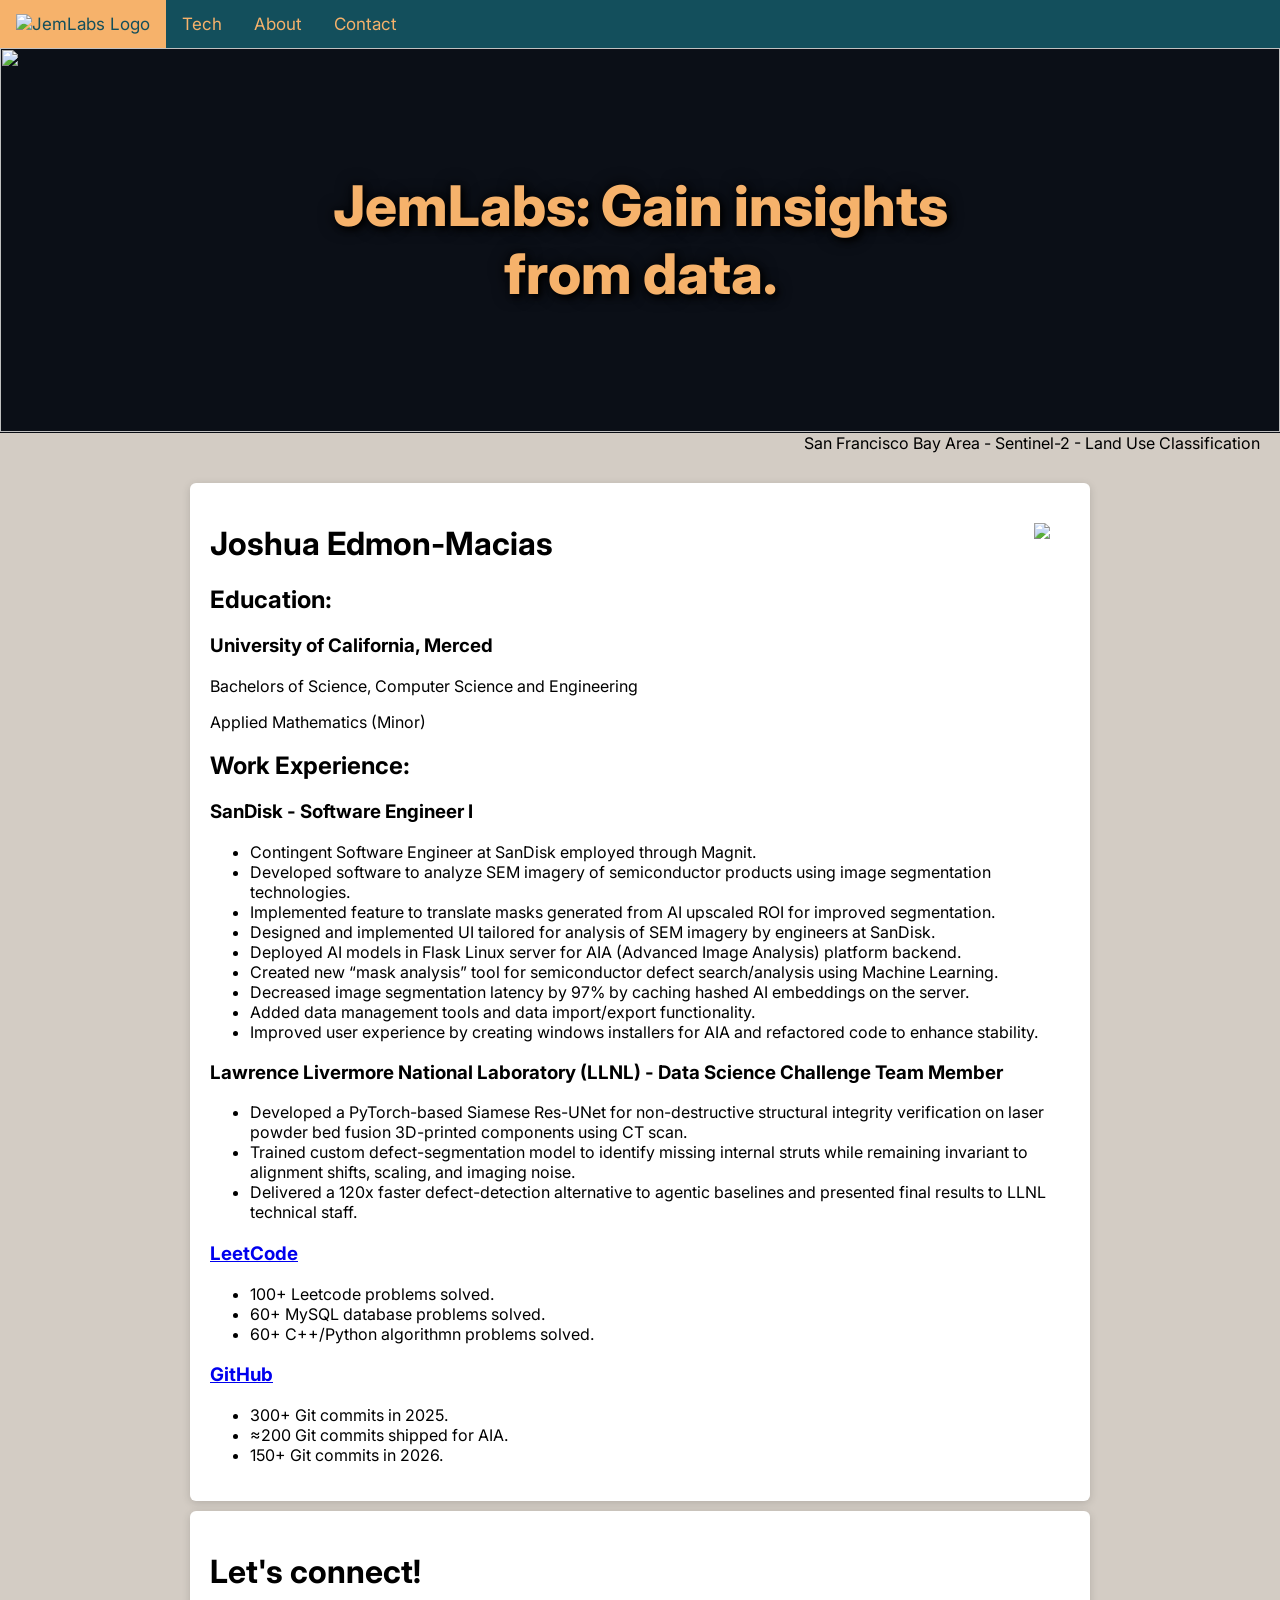
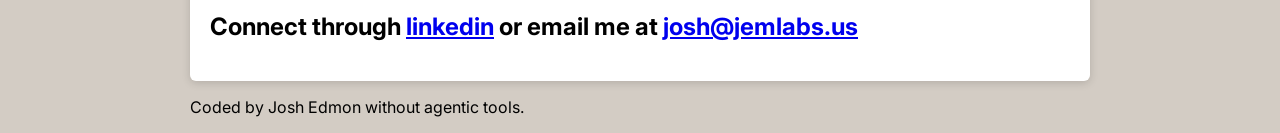
==== index.html @ 6724660e "fixed issue with homepage not loading at the root" ====
<!DOCTYPE html>
<html lang = "en">
<link rel="stylesheet" href="styles.css">
<head>
    <title>JemLabs</title>
    <link rel="icon" type="image/svg+xml" href="assets/logo.svg">
    <meta charset="UTF-8">
    <link rel="preconnect" href="https://fonts.googleapis.com">
    <link rel="preconnect" href="https://fonts.gstatic.com" crossorigin>
    <link href="https://fonts.googleapis.com/css2?family=Inter:wght@400;600;800&display=swap" rel="stylesheet">
</head>

<body>
    <header class = "h-scan" id="imgScan">
        <img src = "assets/hero_satellite.webp" class = "hero-a"/>
        <img src = "assets/hero_classified.webp" class = "hero-b"/>
        <h1 class="hero-title">JemLabs: Gain insights from data.</h1>
    </header>
    <figcaption class = "caption-right-aligned">San Francisco Bay Area - Sentinel-2 - Land Use Classification</figcaption>


    <div class = "main-content">
        
    <div class = "topnav">
        <a href="#" class = "active">
            <img src = "assets/logo.svg" alt="JemLabs Logo" class = "nav-logo">
        </a>
        <a href="#Demos">Tech</a>
        <a href="#about">About</a>
        <a href="#contact">Contact</a>
    </div>

    <div style = "height: 20px;"></div>
    
    <div id = "about" class = "card">
        <img src = "assets/me.jpg" class = "wrap-img-right">
        <h1>Joshua Edmon-Macias</h1>
        <h2>Education:</h2>
        <h3>University of California, Merced</h3>
        <p>Bachelors of Science, Computer Science and Engineering</p>
        <p>Applied Mathematics (Minor)</p>
        <h2>Work Experience:</h2>
        <h3>SanDisk - Software Engineer I</h3>
        <ul>
            <li>Contingent Software Engineer at SanDisk employed through Magnit.</li>
            <li>Developed software to analyze SEM imagery of semiconductor products using image segmentation technologies.</li>
            <li>Implemented feature to translate masks generated from AI upscaled ROI for improved segmentation.</li>
            <li>Designed and implemented UI tailored for analysis of SEM imagery by engineers at SanDisk.</li>
            <li>Deployed AI models in Flask Linux server for AIA (Advanced Image Analysis) platform backend.</li>
            <li>Created new “mask analysis” tool for semiconductor defect search/analysis using Machine Learning.</li>
            <li>Decreased image segmentation latency by 97% by caching hashed AI embeddings on the server.</li>
            <li>Added data management tools and data import/export functionality.</li>
            <li>Improved user experience by creating windows installers for AIA and refactored code to enhance stability.</li>
        </ul>
        <h3>Lawrence Livermore National Laboratory (LLNL) - Data Science Challenge Team Member</h3>
        <ul>
            <li>Developed a PyTorch-based Siamese Res-UNet for non-destructive structural integrity verification on laser powder bed fusion 3D-printed components using CT scan.</li>
            <li>Trained custom defect-segmentation model to identify missing internal struts while remaining invariant to alignment shifts, scaling, and imaging noise.</li>
            <li>Delivered a 120x faster defect-detection alternative to agentic baselines and presented final results to LLNL technical staff.</li>
        </ul>
        <h2></h2>
        <h3><a href = "https://leetcode.com/u/JEDDMON/">LeetCode</a></h3>
        <ul>
            <li>100+ Leetcode problems solved.</li>
            <li>60+ MySQL database problems solved.</li>
            <li>60+ C++/Python algorithmn problems solved.</li>
        </ul>
        <h3><a href = "https://github.com/JEDDMON">GitHub</a></h3>
        <ul>
            <li>300+ Git commits in 2025.</li>
            <li>≈200 Git commits shipped for AIA.</li>
            <li>150+ Git commits in 2026.</li>
        </ul>
        
    </div>
    <div id = "contact" class = "card">
        <h1>Let's connect!</h1>
        <h2>Connect through <a href = "https://www.linkedin.com/in/josh-edmon">linkedin</a> or email me at <a href="mailto:josh@jemlabs.us">josh@jemlabs.us</a></h2>
        
    </div>



    <div class = "footer">
        <p>Coded by Josh Edmon without agentic tools.</p>
    </div>
    </div>
</body>


<script>
    const heroB = document.querySelector('.hero-b');

    setInterval(() => {
        heroB.classList.toggle('reveal');
    }, 20000);
</script>
---- styles.css ----
html {
  scroll-behavior: smooth;
}

footer {
    background-color: #7e1111;
    text-align: center;
}

.topnav {
  background-color: #134f5c;
  overflow: hidden;
  position: fixed;
  top: 0;
  left: 0;
  width: 100%;
  z-index: 100;
}

body {
  font-family: 'Inter', sans-serif;
  margin: 0;
  background-color: #d3ccc4;
}

.main-content {
    padding-left: 20px;
    padding-right: 20px;
    max-width: 900px;
    margin: 0 auto; 
    min-height: 100vh;
}

.topnav a {
  float: left;
  color: #f6b26b;
  text-align: center;
  padding: 14px 16px;
  text-decoration: none;
  font-size: 17px;
}

/* Change the color of links on hover */
.topnav a:hover {
  background-color: #ddd;
  color: black;
}

/* Add a color to the active/current link */
.topnav a.active {
  background-color: #f6b26b;
  color: #134f5c;
}

.nav-logo {
  height: 20px;
  width: auto;
  display: block;
}

h1, h2 {
    scroll-margin-top: 60px;
}

.card {
    background-color: white;
    padding: 20px;
    margin-top: 10px;
    border-radius: 6px;
    box-shadow: 0 2px 8px rgba(0, 0, 0, 0.15);
    scroll-margin-top: 60px;
}

.h-scan {
  position: relative;
  width: 100%;
  aspect-ratio: 100 / 30;
  min-height: 280px;
  max-height: 540px;
  overflow: hidden;
  background-color: #0b0f17;
  user-select: none;
  border-bottom: 1px solid rgba(0, 0, 0, 0.12);
  margin-top: 48px;
}

.hero-a, .hero-b {
  position: absolute;
  inset: 0;
  width: 100%;
  height: 100%;
  object-fit: cover;
  object-position: center;
}

.hero-b {
  clip-path: inset(0 100% 0 0);
  transition: clip-path 5s ease-in-out;
  image-rendering: pixelated;
  will-change: clip-path;
}

.hero-b.reveal {
  clip-path: inset(0 0 0 0);
}

.hero-title {
  object-position: center;
  position: absolute;
  top: 50%;
  left: 50%;
  transform: translate(-50%, -50%);
  color: #f6b26b;
  z-index: 10;
  margin: 0;
  text-align: center;
  text-shadow:
    3px 3px 6px rgba(0, 0, 0, 1), 
    0px 0px 16px rgba(0, 0, 0, 0.9);
  font-size: 3.5rem;
  font-weight: 800;
}

.hero-sub-txt {
  object-position: bottom left;
  position: absolute;
  top: 90%;
  left: 60%;
  transform: translate(-50%, -50%);
  color: #f6b26b;
  z-index: 10;
  margin: 0;
  text-align: left;
  text-shadow:
    3px 3px 6px rgba(0, 0, 0, 1), 
    0px 0px 16px rgba(0, 0, 0, 0.9);
  font-size: 1rem;
  font-weight: 400;
}

.caption-right-aligned {
  padding-right: 20px;
  text-align: right;
}

.wrap-img-right {
  float: right;
  padding: 20px;
  max-width: 35%;
  height: auto;
}
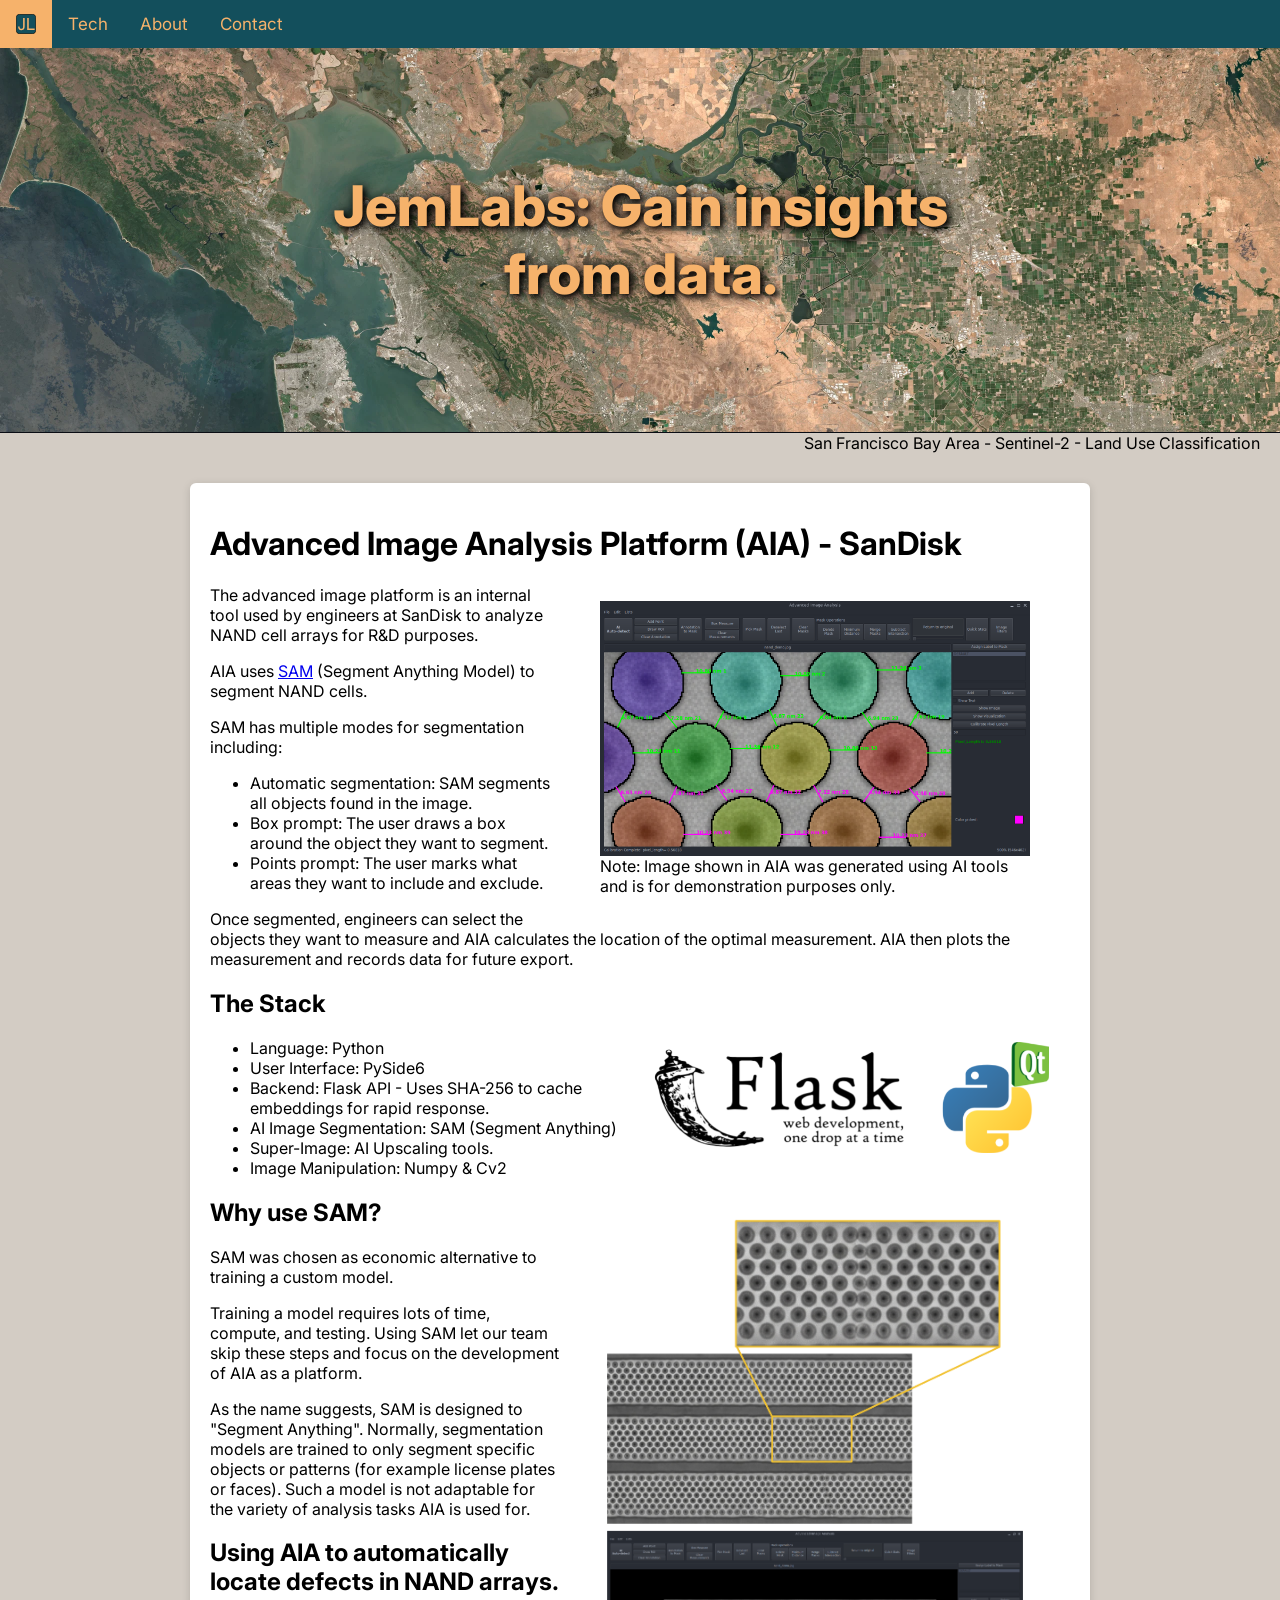
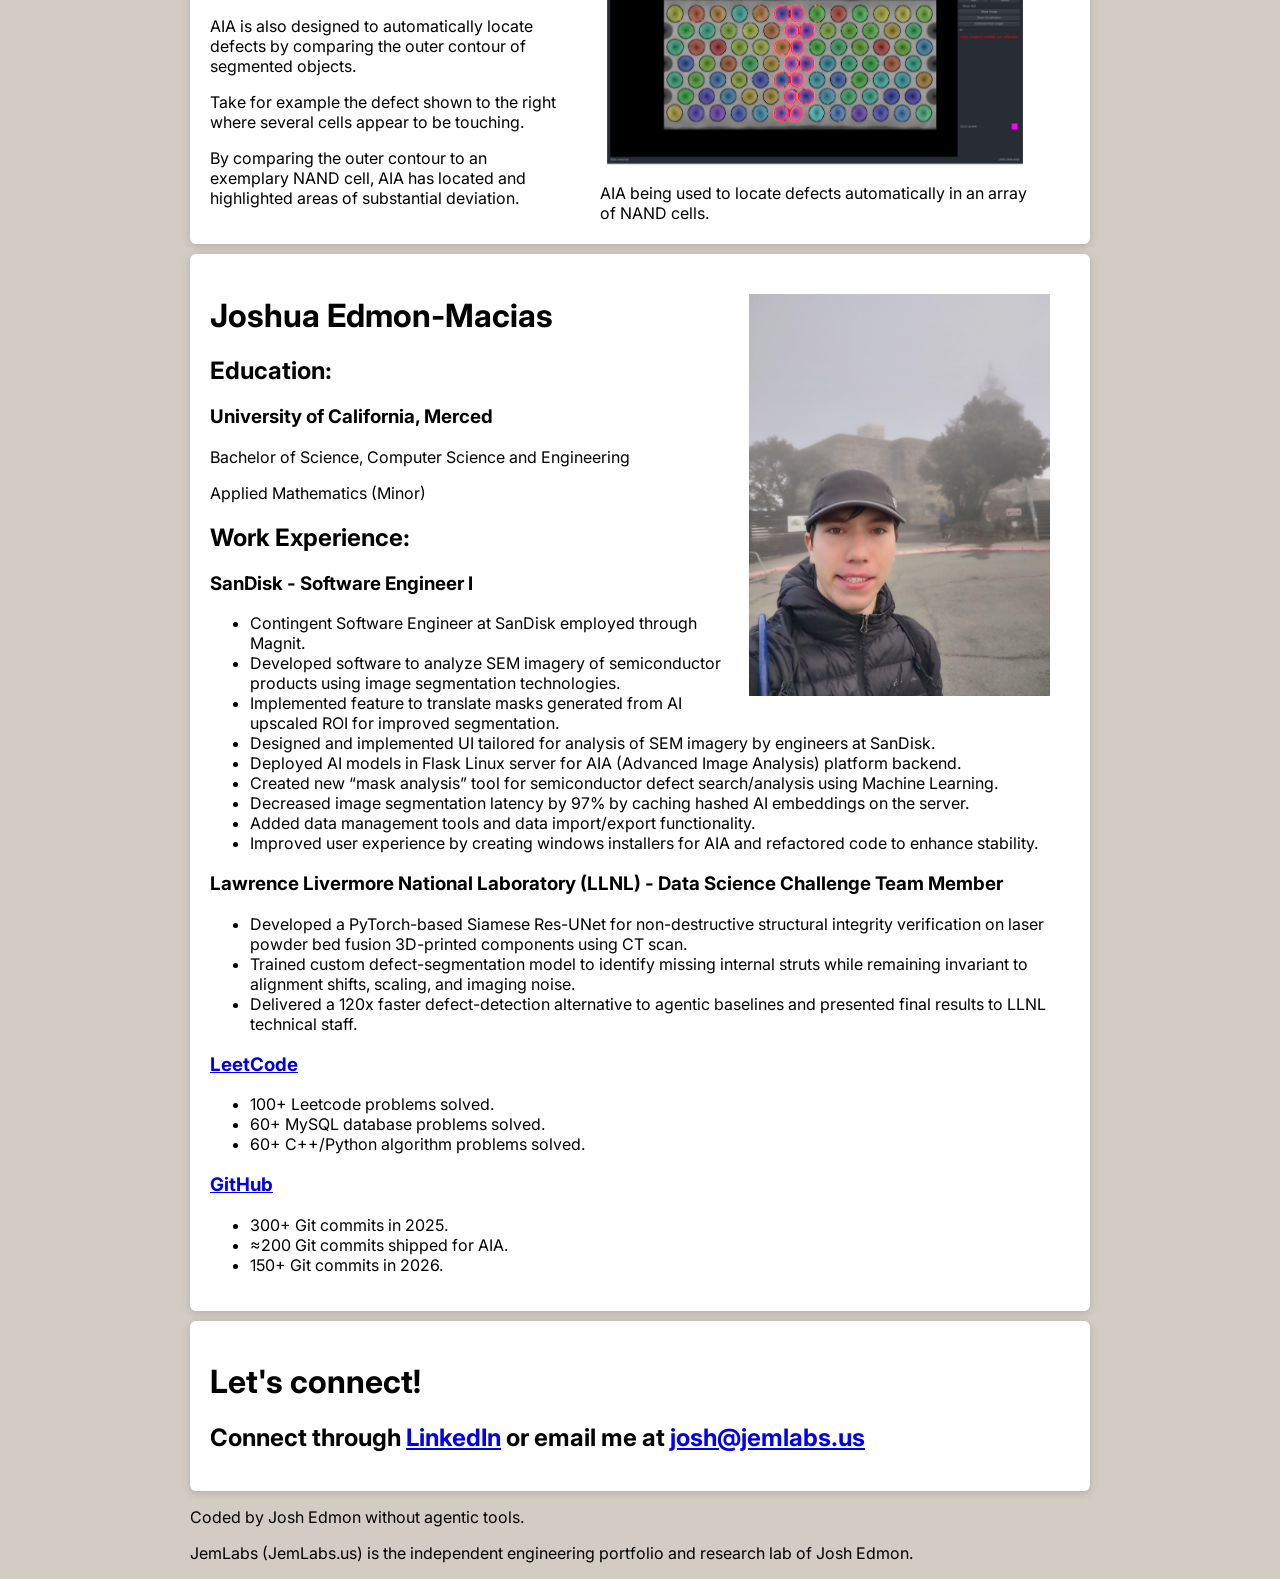
==== commit 21bcb1c6: "added section on AIA" ====
--- a/index.html
+++ b/index.html
@@ -3,6 +3,7 @@
 <link rel="stylesheet" href="styles.css">
 <head>
     <title>JemLabs</title>
+    <meta name="description" content="Advanced data solutions created by Josh Edmon-Macias.">
     <link rel="icon" type="image/svg+xml" href="assets/logo.svg">
     <meta charset="UTF-8">
     <link rel="preconnect" href="https://fonts.googleapis.com">
@@ -31,13 +32,55 @@
     </div>
 
     <div style = "height: 20px;"></div>
-    
+    <div id = "Demos" class = "card">
+        <h1>Advanced Image Analysis Platform (AIA) - SanDisk</h1>
+        <figure class = "wrap-img-large">
+            <img src = "assets/aia.png" class = "img-large">
+            <figcaption>Note: Image shown in AIA was generated using AI tools and is for demonstration purposes only.</figcaption>
+        </figure>
+        
+        <p>The advanced image platform is an internal tool used by engineers at SanDisk to analyze NAND cell arrays for R&D purposes.</p>
+        <p>AIA uses <a href = "https://segment-anything.metademolab.com/">SAM</a> (Segment Anything Model) to segment NAND cells.</p>
+        <p>SAM has multiple modes for segmentation including:</p>
+        <ul>
+            <li>Automatic segmentation: SAM segments all objects found in the image.</li>
+            <li>Box prompt: The user draws a box around the object they want to segment.</li>
+            <li>Points prompt: The user marks what areas they want to include and exclude.</li>
+        </ul>
+        <p>Once segmented, engineers can select the objects they want to measure and AIA calculates the location of the optimal measurement. AIA then plots the measurement and records data for future export.</p>
+
+        <h2>The Stack</h2>
+        <img src = "assets/tech_logos.png" class = wrap-img-large>
+        <ul>
+            <li>Language: Python</li>
+            <li>User Interface: PySide6</li>
+            <li>Backend: Flask API - Uses SHA-256 to cache embeddings for rapid response.</li>
+            <li>AI Image Segmentation: SAM (Segment Anything)</li>
+            <li>Super-Image: AI Upscaling tools.</li>
+            <li>Image Manipulation: Numpy & Cv2</li>
+        </ul>
+
+        <figure class = "wrap-img-large">
+            <img src = "assets/aia_defect_tool.png" class = "img-large">
+            <figcaption>AIA being used to locate defects automatically in an array of NAND cells.</figcaption>
+        </figure>
+
+        <h2>Why use SAM?</h2>
+        <p>SAM was chosen as economic alternative to training a custom model.</p>
+        <p>Training a model requires lots of time, compute, and testing. Using SAM let our team skip these steps and focus on the development of AIA as a platform.</p>
+        <p>As the name suggests, SAM is designed to "Segment Anything". Normally, segmentation models are trained to only segment specific objects or patterns (for example license plates or faces). Such a model is not adaptable for the variety of analysis tasks AIA is used for.</p>
+        
+        <h2>Using AIA to automatically locate defects in NAND arrays.</h2>
+        <p>AIA is also designed to automatically locate defects by comparing the outer contour of segmented objects.</p>
+        <p>Take for example the defect shown to the right where several cells appear to be touching.</p>
+        <p>By comparing the outer contour to an exemplary NAND cell, AIA has located and highlighted areas of substantial deviation.</p>
+    </div>
     <div id = "about" class = "card">
         <img src = "assets/me.jpg" class = "wrap-img-right">
         <h1>Joshua Edmon-Macias</h1>
         <h2>Education:</h2>
         <h3>University of California, Merced</h3>
-        <p>Bachelors of Science, Computer Science and Engineering</p>
+        <p>Bachelor of Science, Computer Science and Engineering</p>
         <p>Applied Mathematics (Minor)</p>
         <h2>Work Experience:</h2>
         <h3>SanDisk - Software Engineer I</h3>
@@ -58,12 +101,11 @@
             <li>Trained custom defect-segmentation model to identify missing internal struts while remaining invariant to alignment shifts, scaling, and imaging noise.</li>
             <li>Delivered a 120x faster defect-detection alternative to agentic baselines and presented final results to LLNL technical staff.</li>
         </ul>
-        <h2></h2>
         <h3><a href = "https://leetcode.com/u/JEDDMON/">LeetCode</a></h3>
         <ul>
             <li>100+ Leetcode problems solved.</li>
             <li>60+ MySQL database problems solved.</li>
-            <li>60+ C++/Python algorithmn problems solved.</li>
+            <li>60+ C++/Python algorithm problems solved.</li>
         </ul>
         <h3><a href = "https://github.com/JEDDMON">GitHub</a></h3>
         <ul>
@@ -75,7 +117,7 @@
     </div>
     <div id = "contact" class = "card">
         <h1>Let's connect!</h1>
-        <h2>Connect through <a href = "https://www.linkedin.com/in/josh-edmon">linkedin</a> or email me at <a href="mailto:josh@jemlabs.us">josh@jemlabs.us</a></h2>
+        <h2>Connect through <a href = "https://www.linkedin.com/in/josh-edmon">LinkedIn</a> or email me at <a href="mailto:josh@jemlabs.us">josh@jemlabs.us</a></h2>
         
     </div>
 
@@ -83,6 +125,7 @@
 
     <div class = "footer">
         <p>Coded by Josh Edmon without agentic tools.</p>
+        <p>JemLabs (JemLabs.us) is the independent engineering portfolio and research lab of Josh Edmon.</p>
     </div>
     </div>
 </body>
--- a/styles.css
+++ b/styles.css
@@ -59,7 +59,7 @@
 }
 
 h1, h2 {
-    scroll-margin-top: 60px;
+    scroll-margin-top: 30px;
 }
 
 .card {
@@ -148,4 +148,16 @@
   padding: 20px;
   max-width: 35%;
   height: auto;
+}
+
+.wrap-img-large {
+  float: right;
+  max-width: 50%;
+  height: auto;
+}
+
+.img-large {
+  display: block;
+  width: 100%;
+  height: auto;
 }
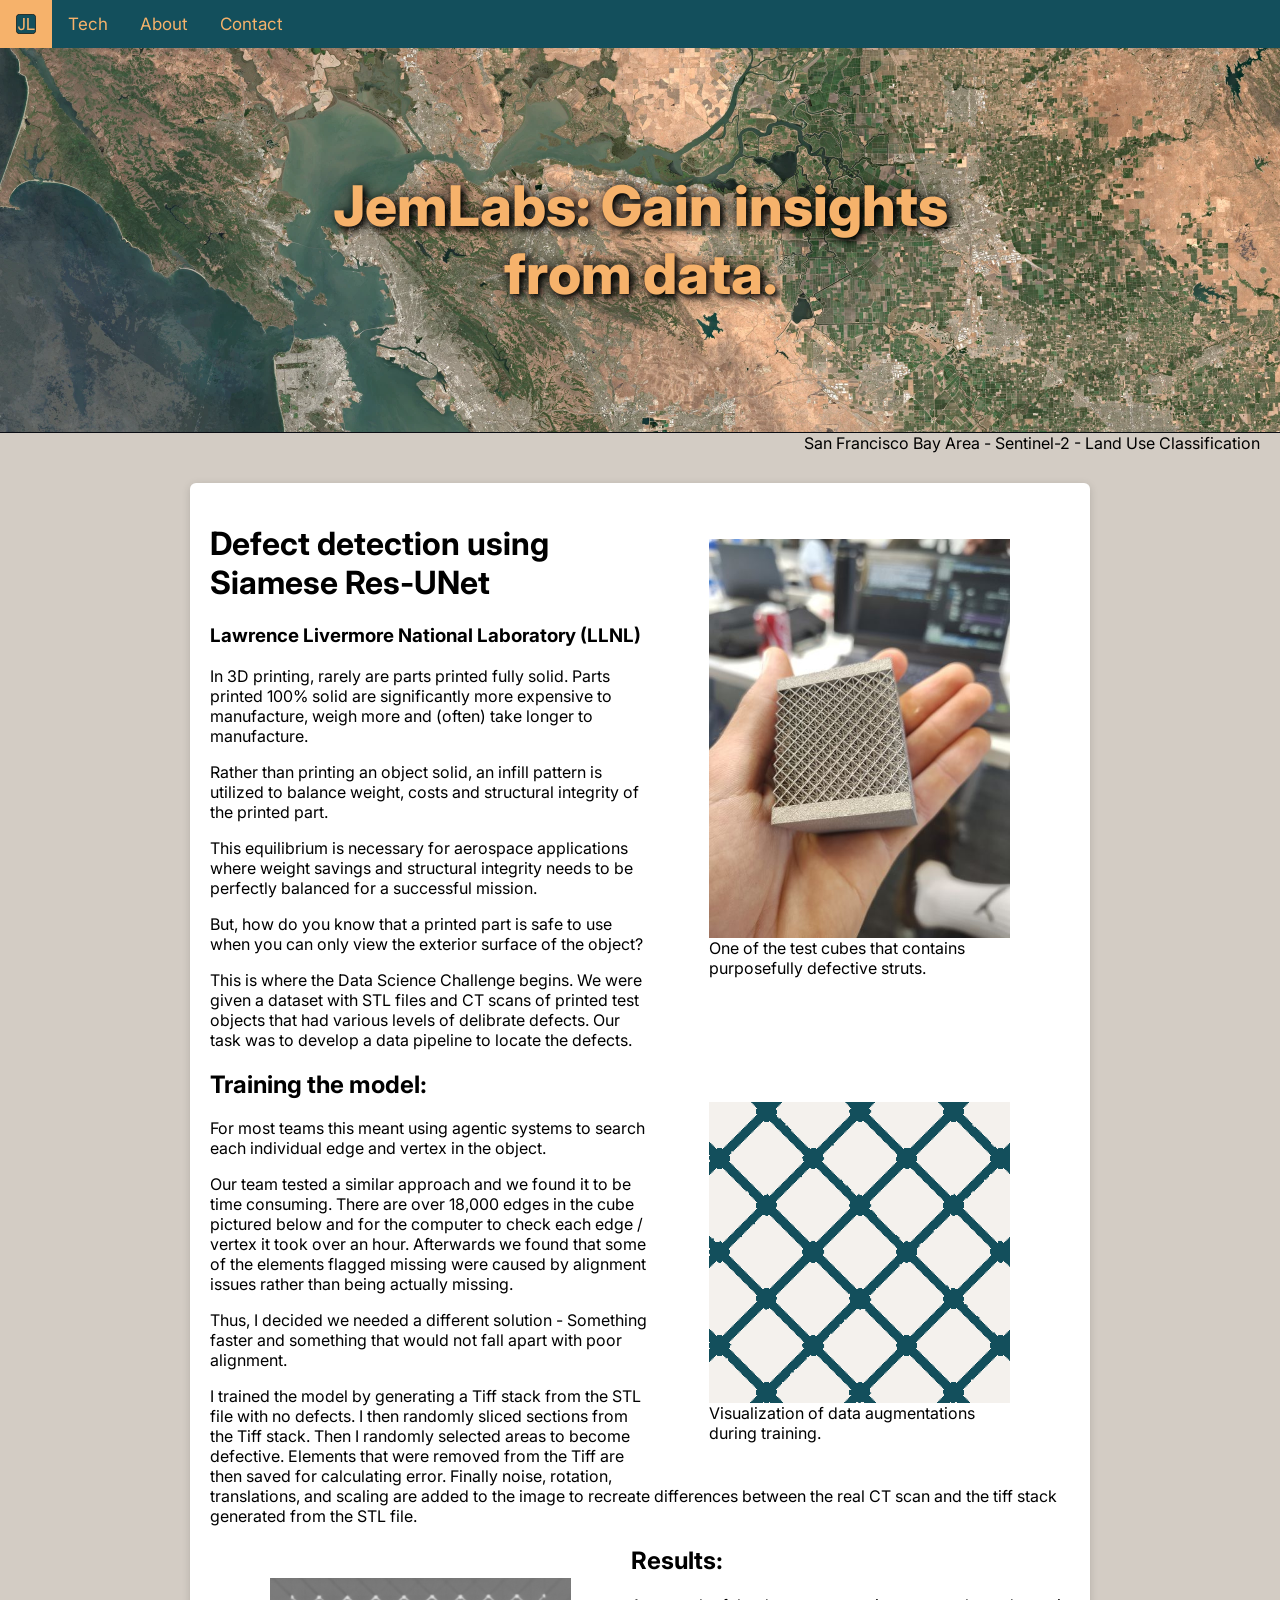
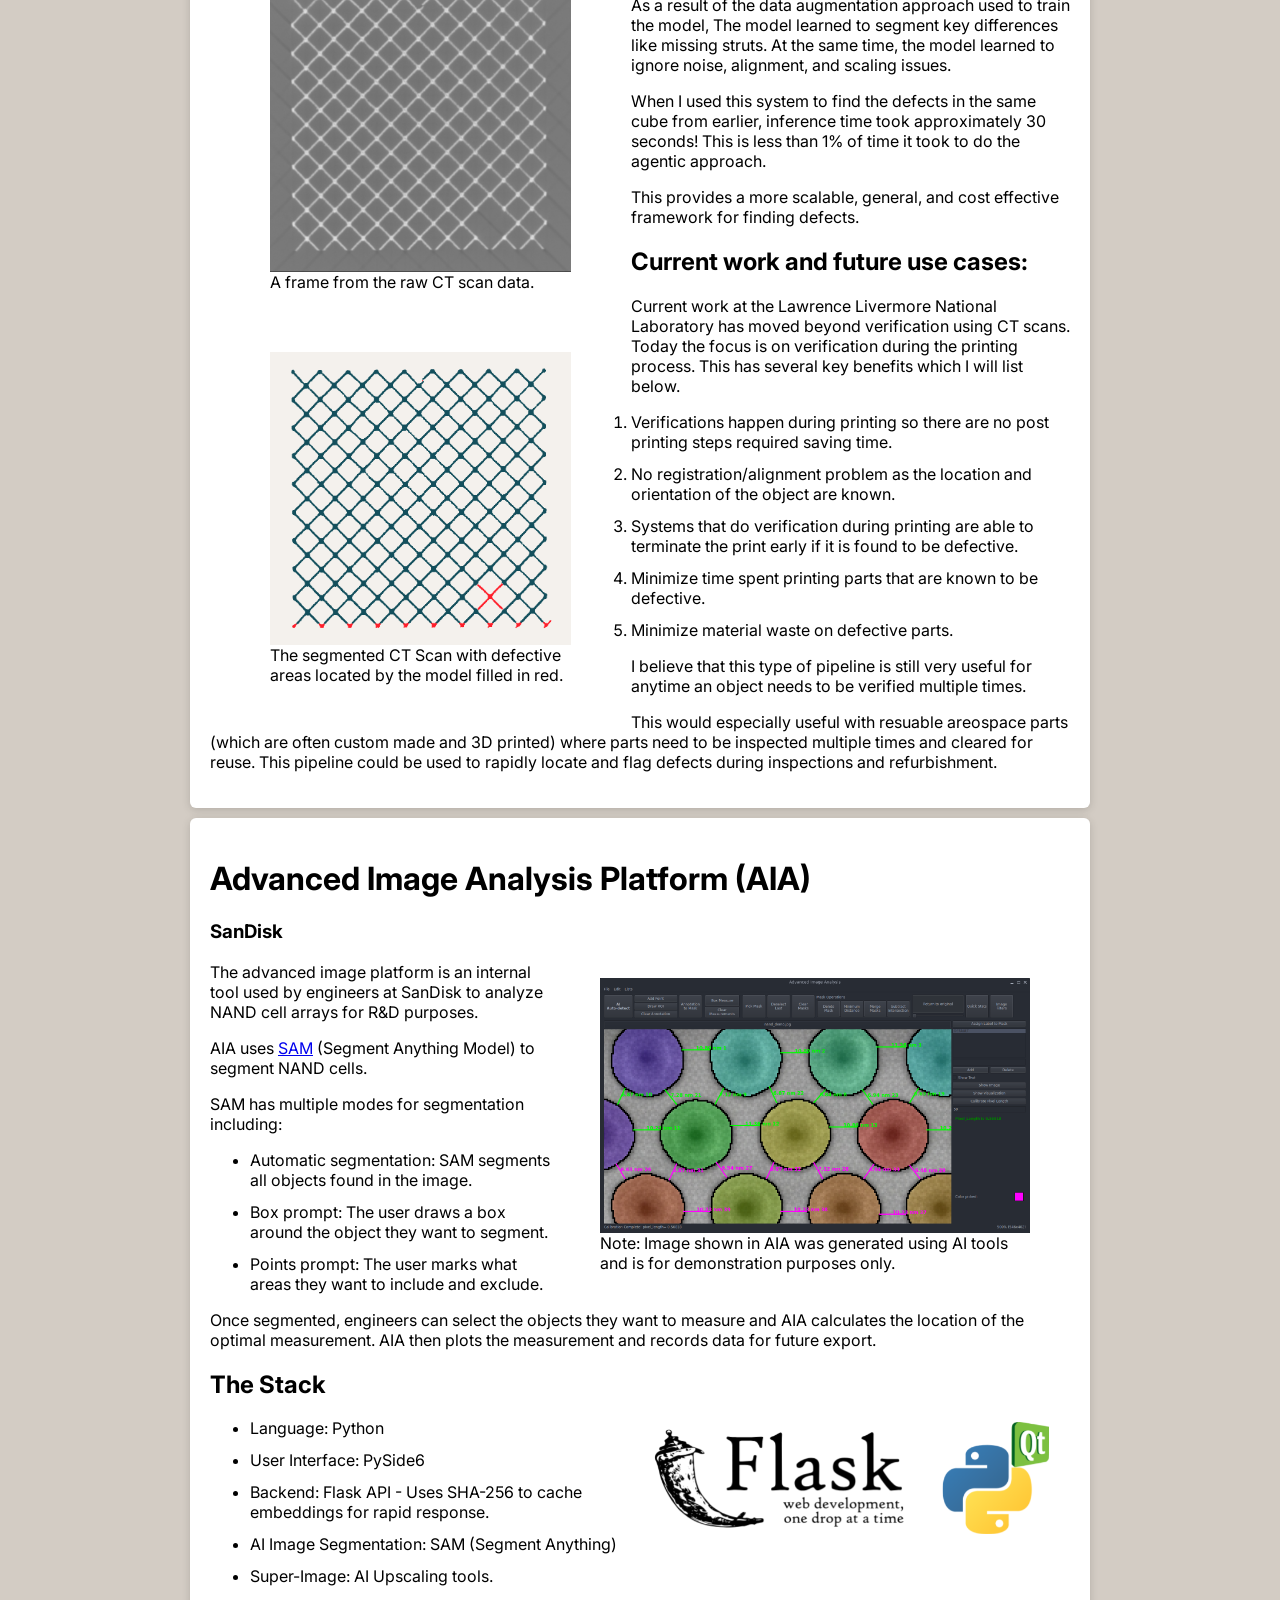
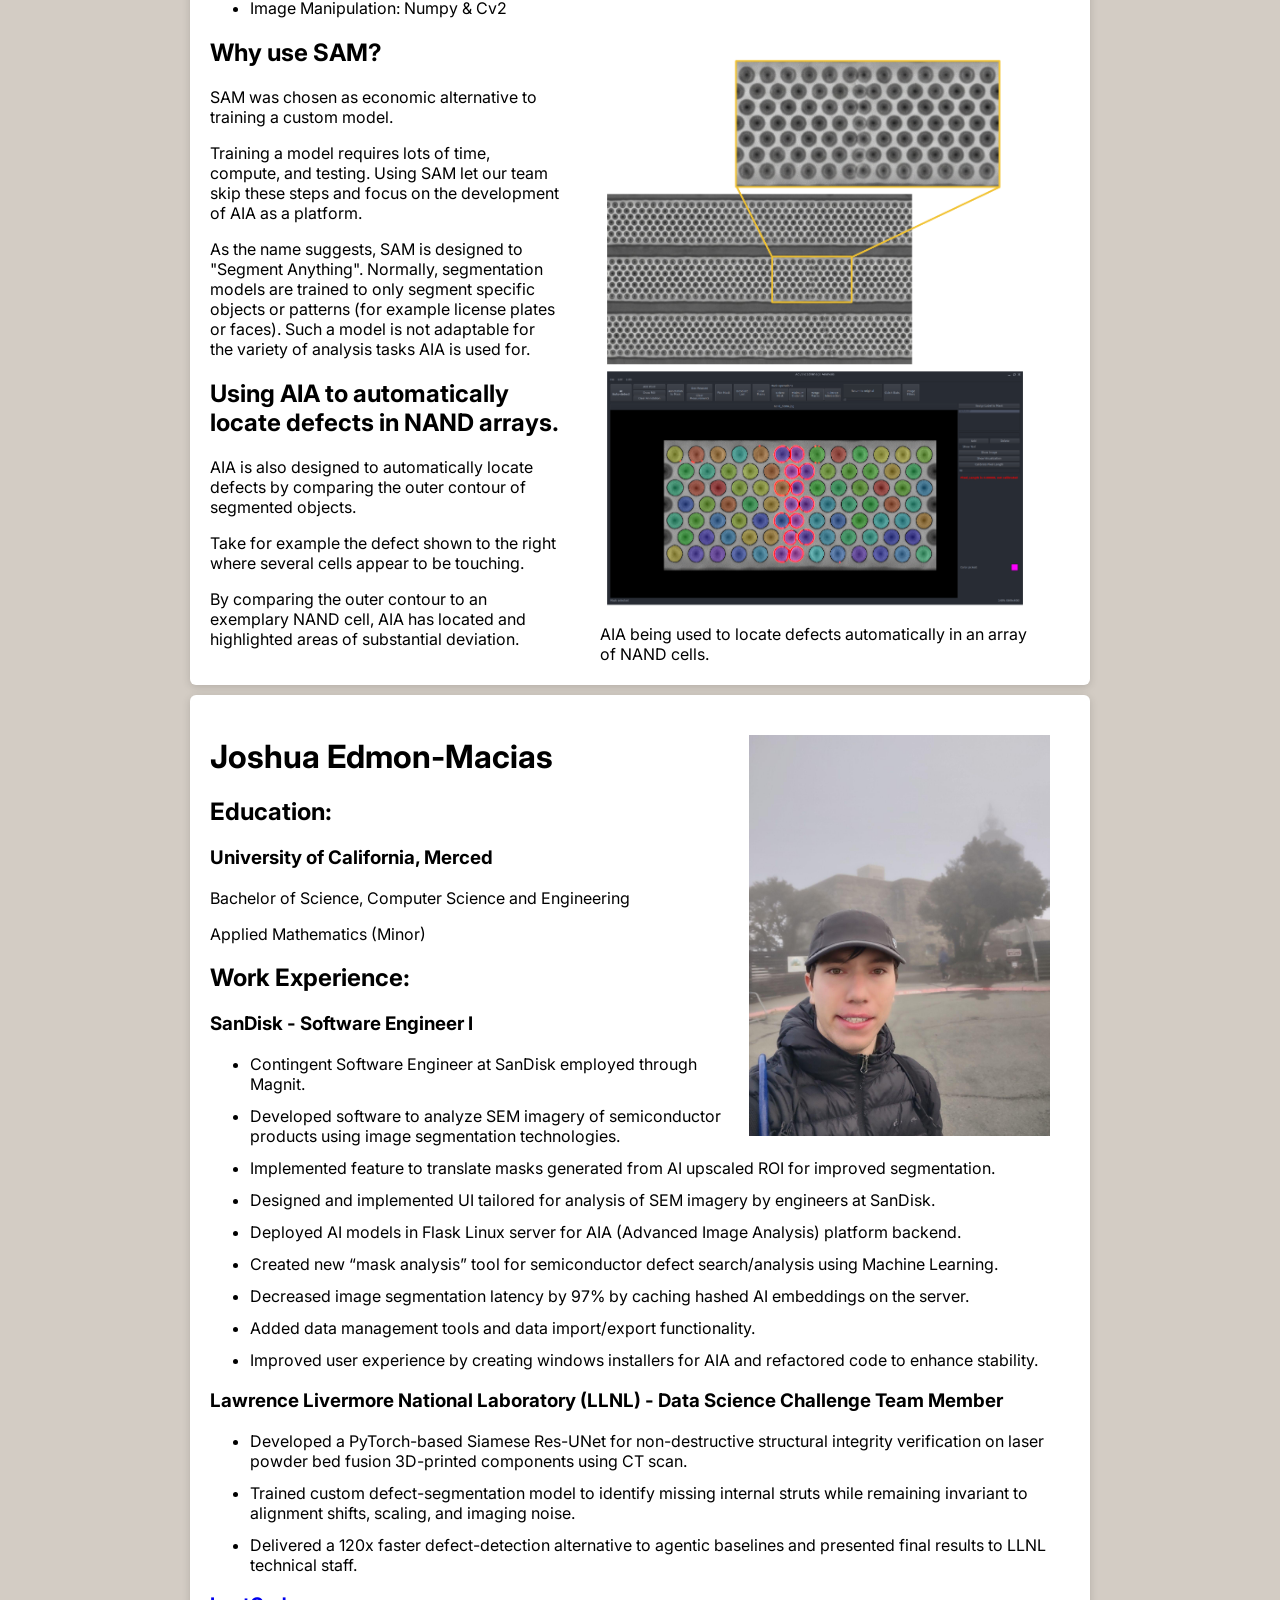
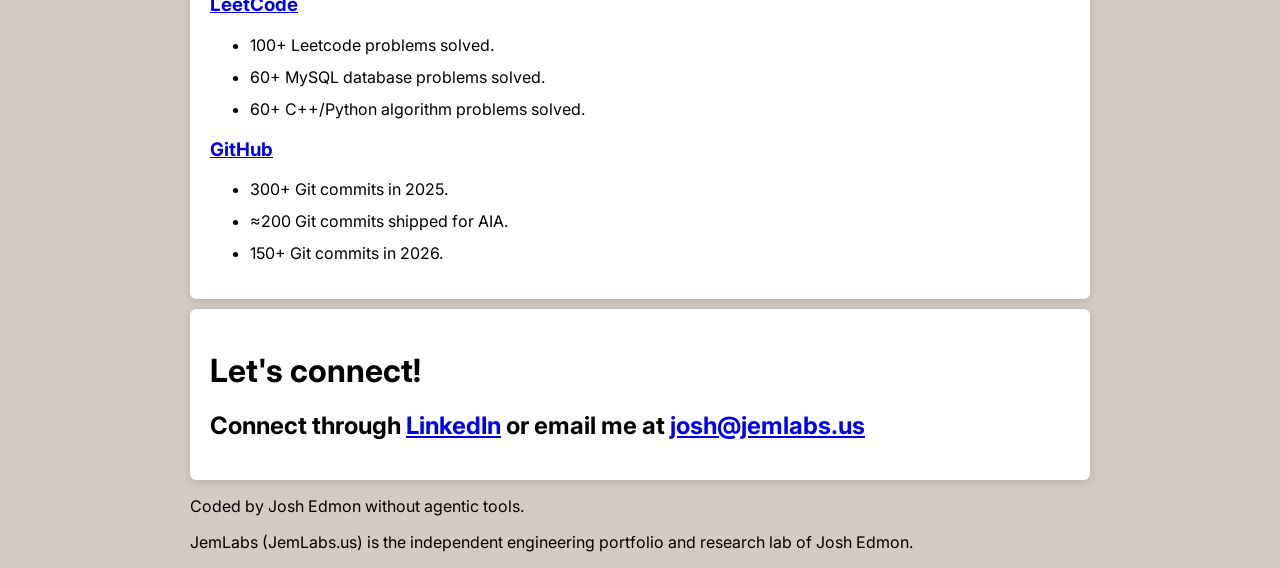
==== commit ff4d37c7: "added section on llnl project" ====
--- a/index.html
+++ b/index.html
@@ -26,14 +26,67 @@
         <a href="#" class = "active">
             <img src = "assets/logo.svg" alt="JemLabs Logo" class = "nav-logo">
         </a>
-        <a href="#Demos">Tech</a>
+        <a id = "tech-btn" href="#Demos">Tech</a>
         <a href="#about">About</a>
         <a href="#contact">Contact</a>
     </div>
 
     <div style = "height: 20px;"></div>
+    <div class = project>
+    <div class = "card">
+        <figure class = "wrap-img-right">
+            <img src = "assets/cube.jpg" class = "img-large">
+            <figcaption>One of the test cubes that contains purposefully defective struts.</figcaption>
+        </figure>
+        <h1>Defect detection using Siamese Res-UNet</h1>
+        <h3>Lawrence Livermore National Laboratory (LLNL)</h3>
+        <p>In 3D printing, rarely are parts printed fully solid. Parts printed 100% solid are significantly more expensive to manufacture, weigh more and (often) take longer to manufacture.</p>
+        <p>Rather than printing an object solid, an infill pattern is utilized to balance weight, costs and structural integrity of the printed part.</p>
+        <p>This equilibrium is necessary for aerospace applications where weight savings and structural integrity needs to be perfectly balanced for a successful mission.</p>
+        <p>But, how do you know that a printed part is safe to use when you can only view the exterior surface of the object?</p>
+        <p>This is where the Data Science Challenge begins. We were given a dataset with STL files and CT scans of printed test objects that had various levels of delibrate defects. Our task was to develop a data pipeline to locate the defects.</p>
+        <figure class = "wrap-img-right">
+            <img src = "assets/patch1_training_sequence.gif" class = "img-large">
+            <figcaption>Visualization of data augmentations during training.</figcaption>
+        </figure>
+        <h2>Training the model:</h2>
+        <p>For most teams this meant using agentic systems to search each individual edge and vertex in the object.</p>
+        <p>Our team tested a similar approach and we found it to be time consuming. There are over 18,000 edges in the cube pictured below and for the computer to check each edge / vertex it took over an hour. Afterwards we found that some of the elements flagged missing were caused by alignment issues rather than being actually missing.</p>
+        <p>Thus, I decided we needed a different solution - Something faster and something that would not fall apart with poor alignment.</p>
+        <p>I trained the model by generating a Tiff stack from the STL file with no defects. I then randomly sliced sections from the Tiff stack. Then I randomly selected areas to become defective. Elements that were removed from the Tiff are then saved for calculating error. Finally noise, rotation, translations, and scaling are added to the image to recreate differences between the real CT scan and the tiff stack generated from the STL file.</p>
+        <figure class = "wrap-img-left">
+            <img src = "assets/cube-scan.png" class = img-large>
+            <figcaption>A frame from the raw CT scan data.</figcaption>
+            <div style = "height: 60px"></div>
+            <img src = "assets/frame78_1indexed_idx77_light_overlay.png" class = "img-large">
+            <figcaption>The segmented CT Scan with defective areas located by the model filled in red.</figcaption>
+        </figure>
+
+        <h2>Results:</h2>
+        <p>As a result of the data augmentation approach used to train the model, The model learned to segment key differences like missing struts. At the same time, the model learned to ignore noise, alignment, and scaling issues.</p>
+        <p>When I used this system to find the defects in the same cube from earlier, inference time took approximately 30 seconds! This is less than 1% of time it took to do the agentic approach.</p>
+        <p>This provides a more scalable, general, and cost effective framework for finding defects.</p>
+        <h2>Current work and future use cases:</h2>
+        <p>Current work at the Lawrence Livermore National Laboratory has moved beyond verification using CT scans. Today the focus is on verification during the printing process. This has several key benefits which I will list below.</p>
+        <ol>
+            <li>Verifications happen during printing so there are no post printing steps required saving time.</li>
+            <li>No registration/alignment problem as the location and orientation of the object are known.</li>
+            <li>Systems that do verification during printing are able to terminate the print early if it is found to be defective.</li>
+            <li>Minimize time spent printing parts that are known to be defective.</li>
+            <li>Minimize material waste on defective parts.</li>
+
+            
+        </ol>
+        <p>I believe that this type of pipeline is still very useful for anytime an object needs to be verified multiple times.</p>
+        <p>This would especially useful with resuable areospace parts (which are often custom made and 3D printed) where parts need to be inspected multiple times and cleared for reuse. This pipeline could be used to rapidly locate and flag defects during inspections and refurbishment.</p>
+
+        
+    </div>
+    </div>
+    <div class = project>
     <div id = "Demos" class = "card">
-        <h1>Advanced Image Analysis Platform (AIA) - SanDisk</h1>
+        <h1>Advanced Image Analysis Platform (AIA)</h1>
+        <h3>SanDisk</h3>
         <figure class = "wrap-img-large">
             <img src = "assets/aia.png" class = "img-large">
             <figcaption>Note: Image shown in AIA was generated using AI tools and is for demonstration purposes only.</figcaption>
@@ -74,6 +127,7 @@
         <p>AIA is also designed to automatically locate defects by comparing the outer contour of segmented objects.</p>
         <p>Take for example the defect shown to the right where several cells appear to be touching.</p>
         <p>By comparing the outer contour to an exemplary NAND cell, AIA has located and highlighted areas of substantial deviation.</p>
+    </div>
     </div>
     <div id = "about" class = "card">
         <img src = "assets/me.jpg" class = "wrap-img-right">
@@ -137,4 +191,18 @@
     setInterval(() => {
         heroB.classList.toggle('reveal');
     }, 20000);
+
+    document.addEventListener("DOMContentLoaded", () => {
+        const techBtn = document.getElementById("tech-btn");
+        const projects = document.querySelectorAll(".project")
+        let currentIndex = 0;
+
+        if (techBtn && projects.length > 0) {
+            techBtn.addEventListener("click", (e) => {
+                e.preventDefault();
+                projects[currentIndex].scrollIntoView({behavior: "smooth"});
+                currentIndex = (currentIndex + 1) % projects.length;
+            });
+        }
+    });
 </script>
--- a/styles.css
+++ b/styles.css
@@ -150,6 +150,14 @@
   height: auto;
 }
 
+.wrap-img-left {
+  float: left;
+  padding: 20px;
+  max-width: 35%;
+  height: auto;
+}
+
+
 .wrap-img-large {
   float: right;
   max-width: 50%;
@@ -160,4 +168,12 @@
   display: block;
   width: 100%;
   height: auto;
+}
+
+.project {
+    scroll-margin-top: 55px; 
+}
+
+li {
+    margin-bottom: 12px;
 }
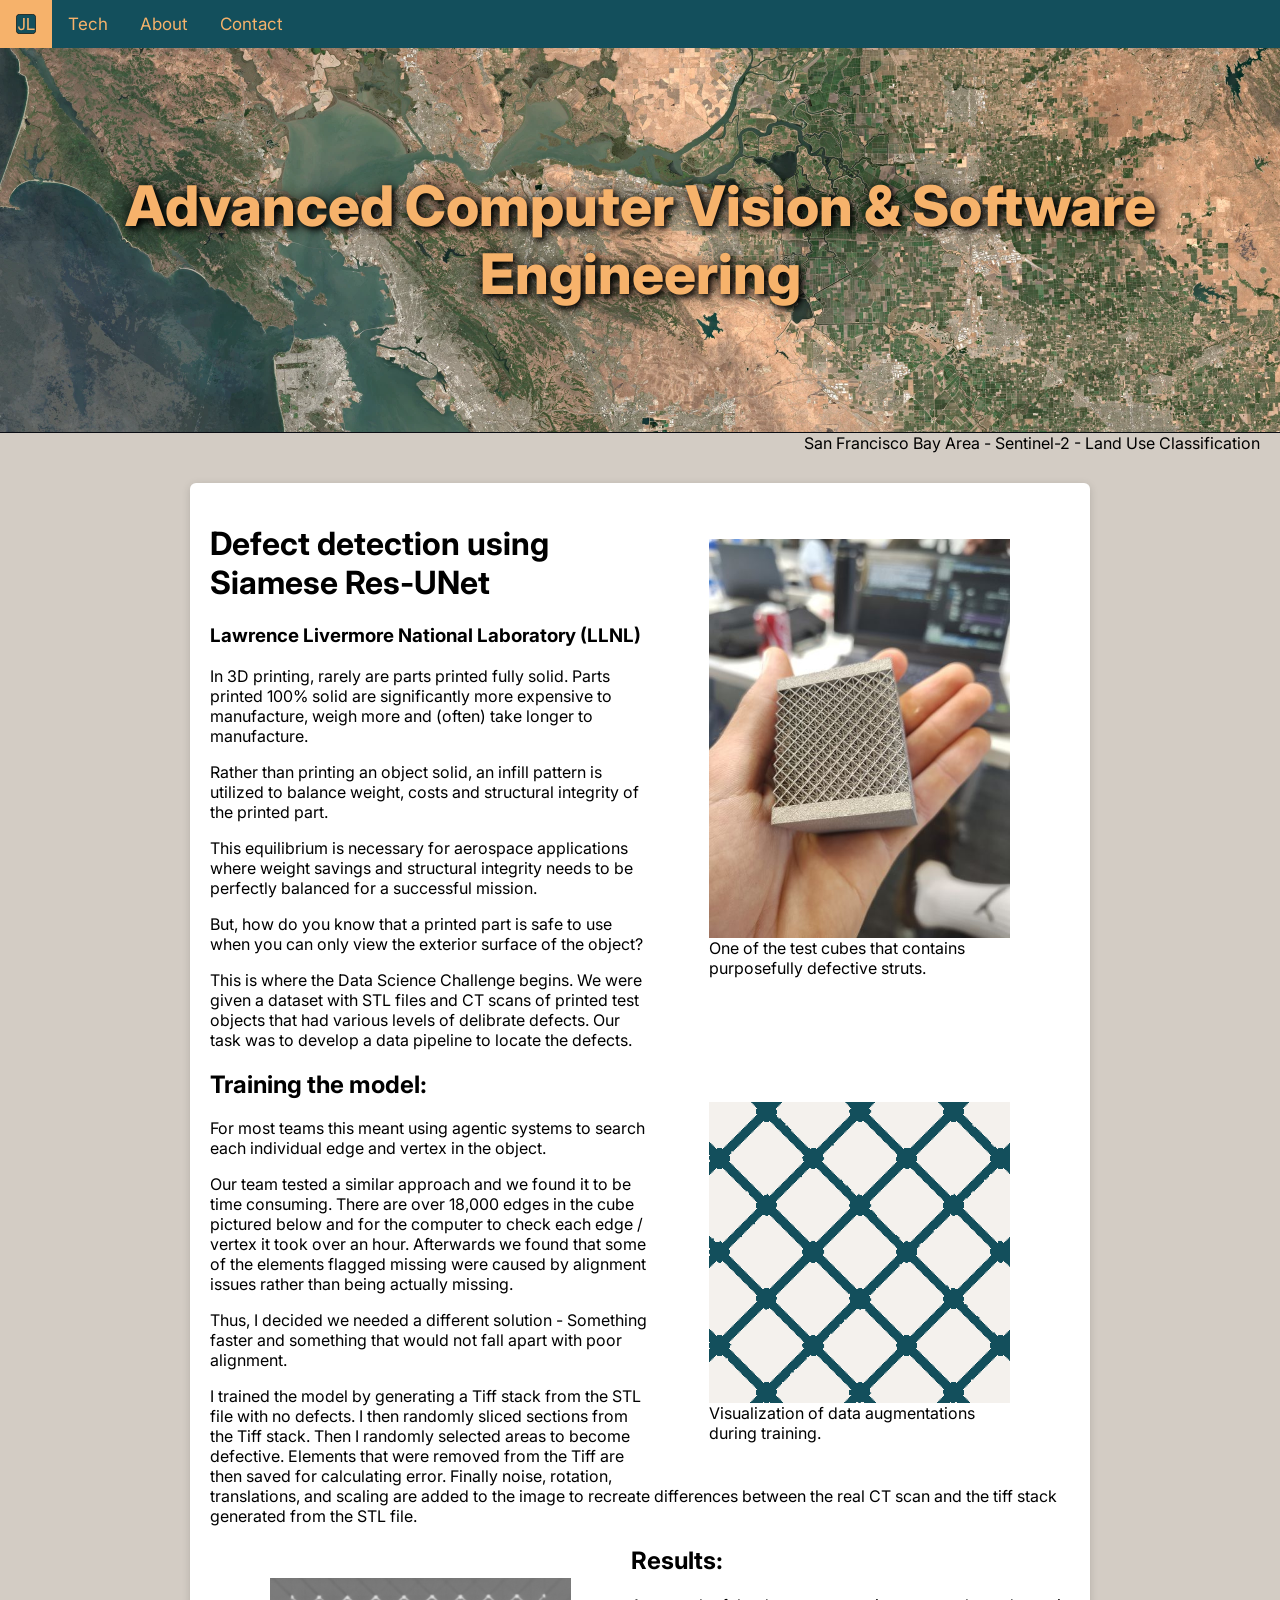
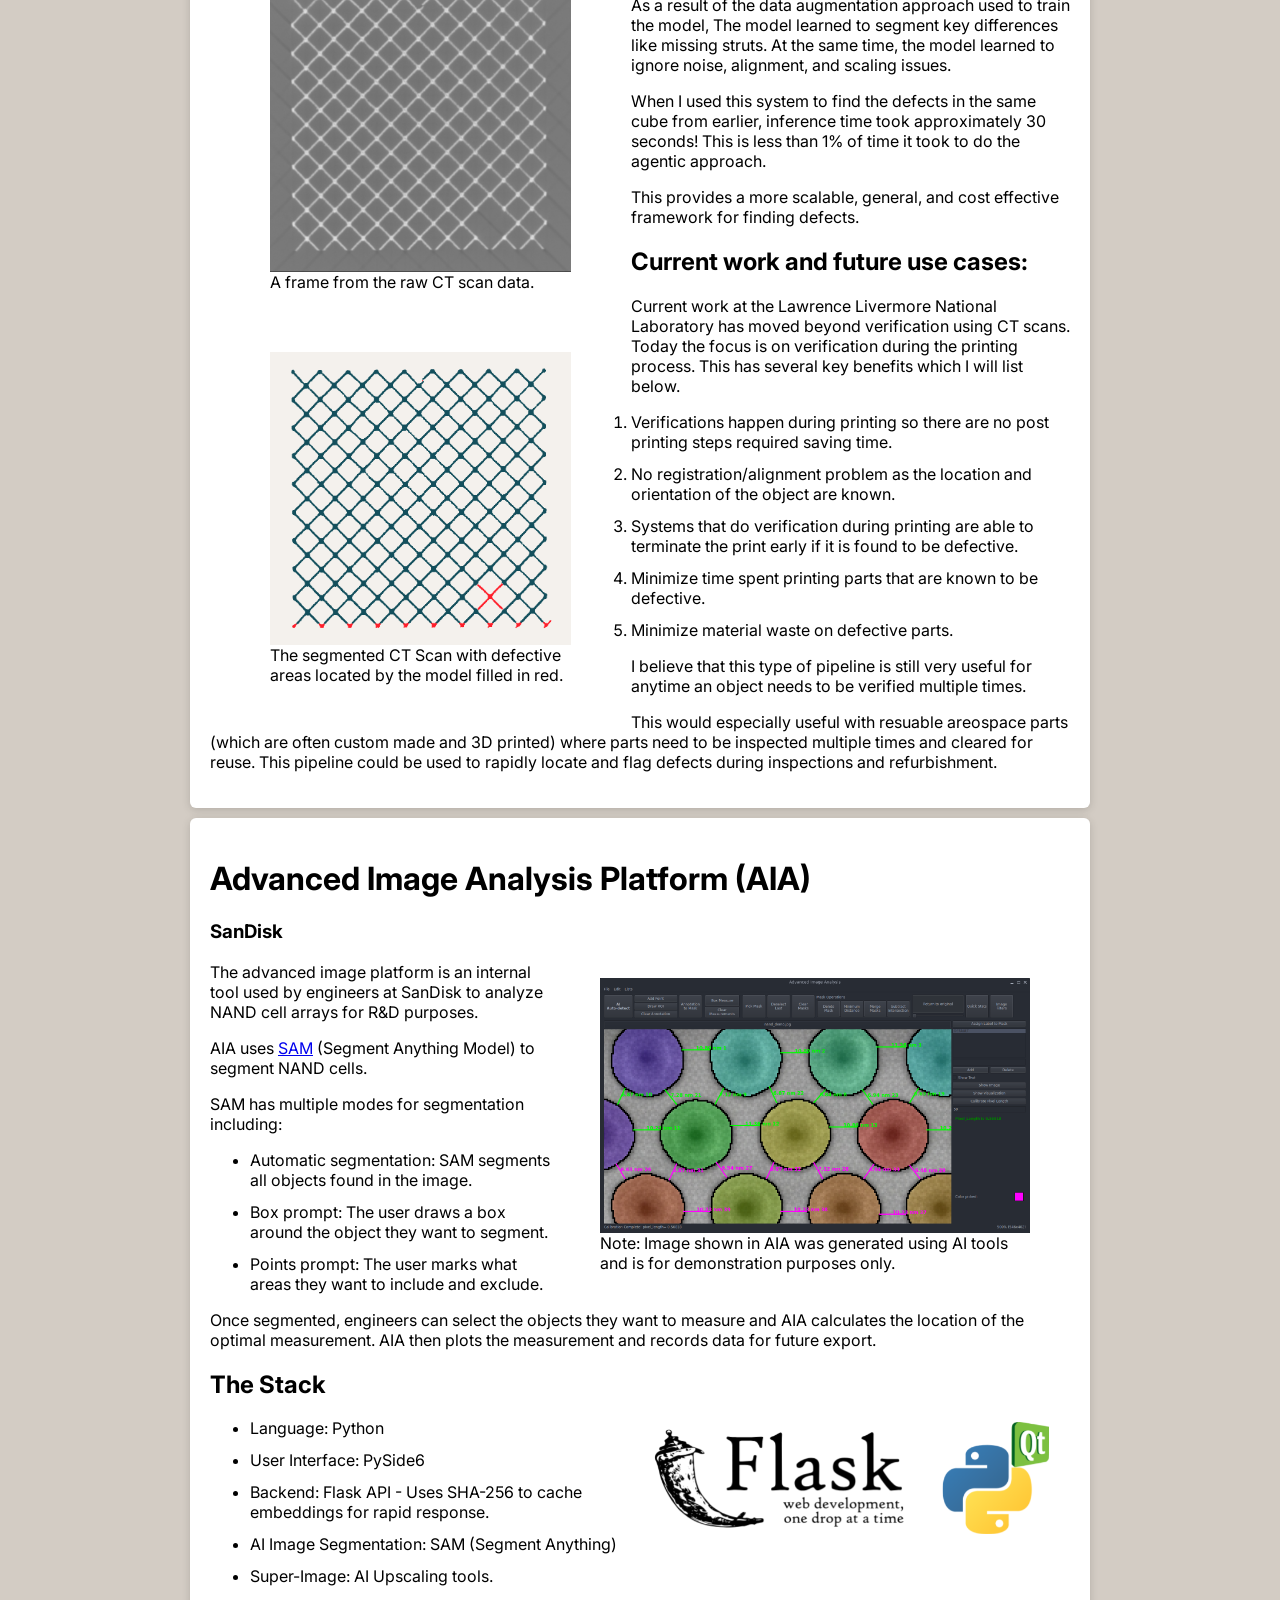
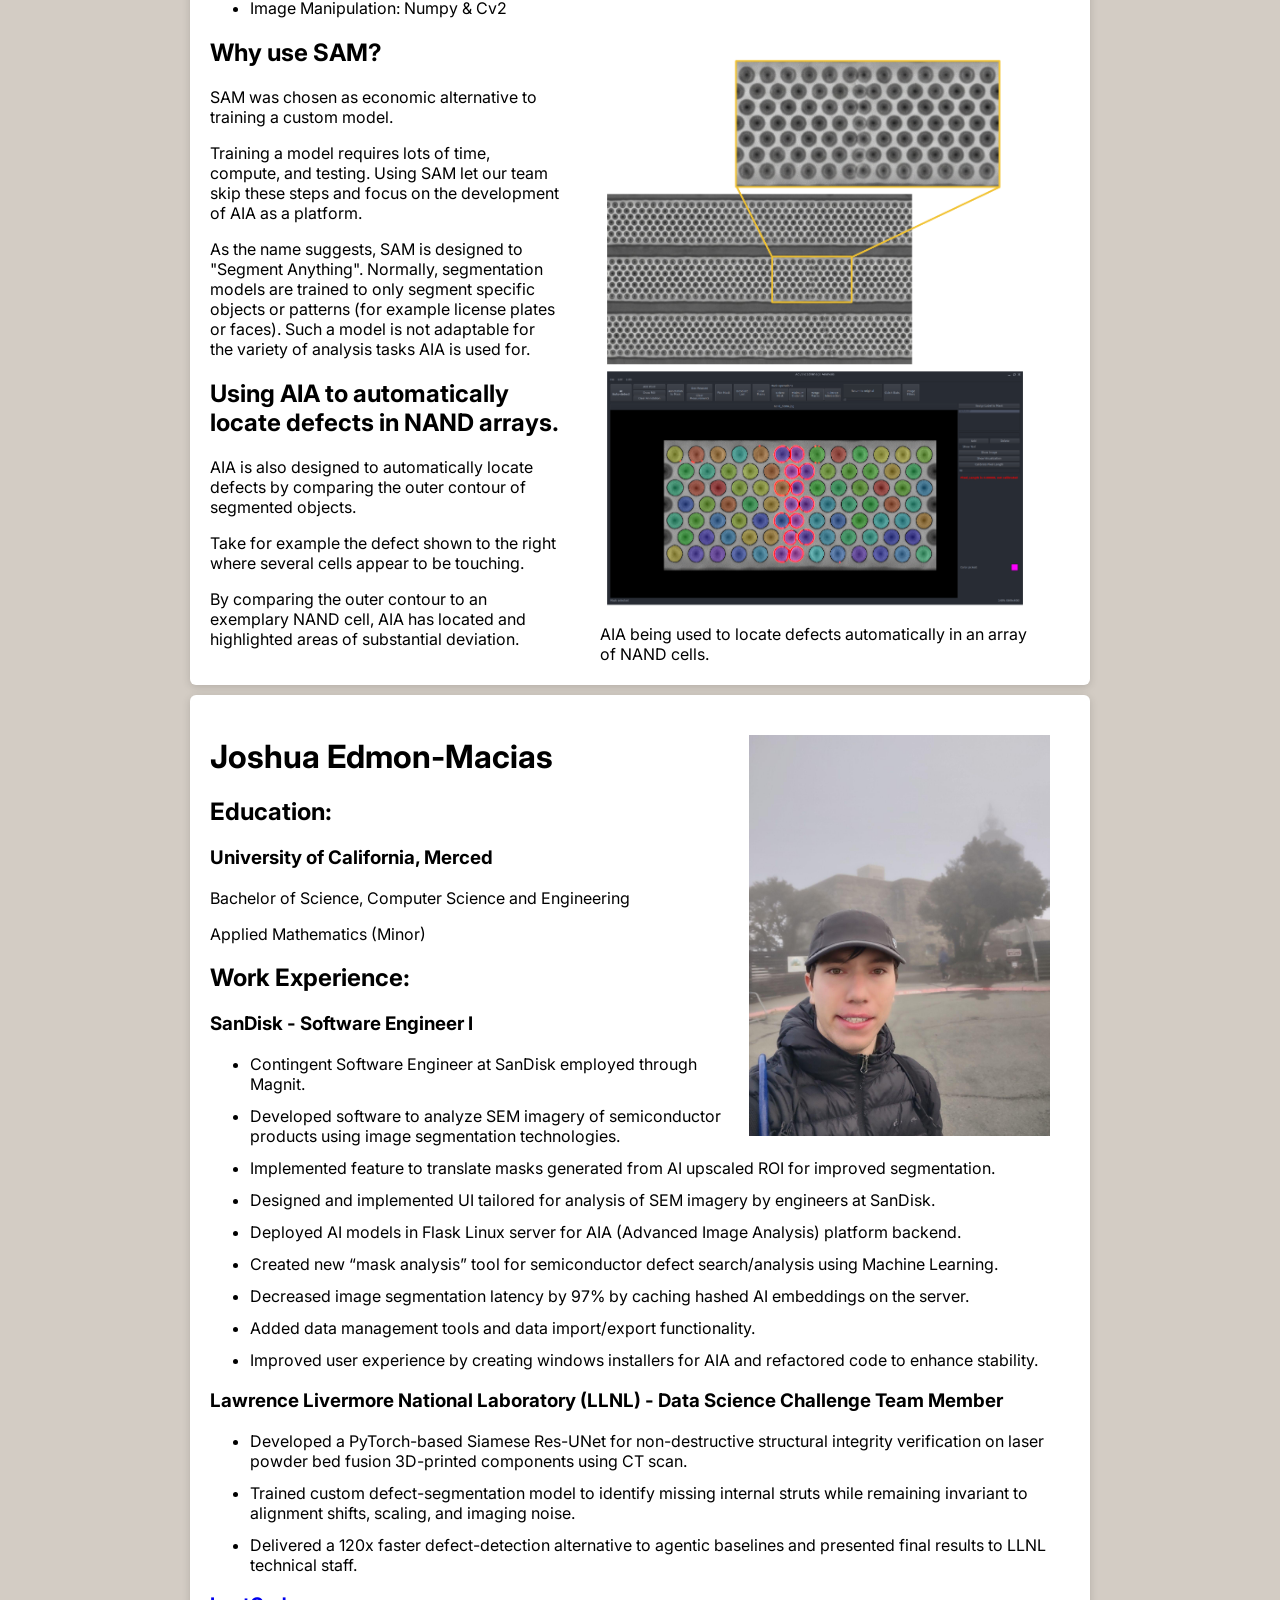
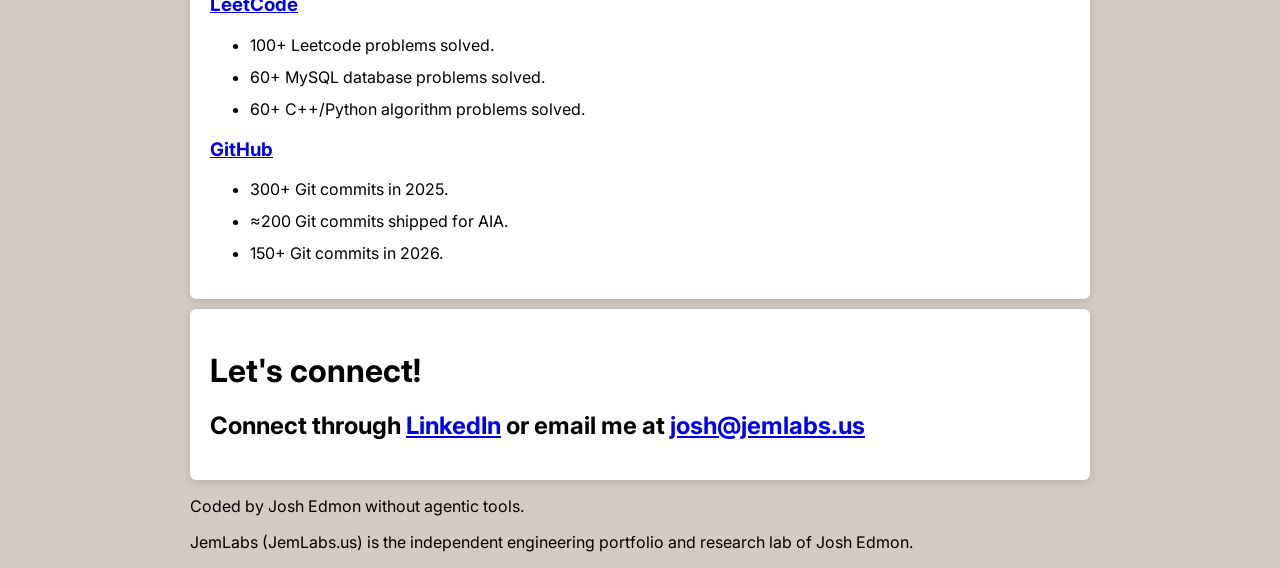
==== commit 72811585: "updated title" ====
--- a/index.html
+++ b/index.html
@@ -15,7 +15,7 @@
     <header class = "h-scan" id="imgScan">
         <img src = "assets/hero_satellite.webp" class = "hero-a"/>
         <img src = "assets/hero_classified.webp" class = "hero-b"/>
-        <h1 class="hero-title">JemLabs: Gain insights from data.</h1>
+        <h1 class="hero-title">Advanced Computer Vision & Software Engineering</h1>
     </header>
     <figcaption class = "caption-right-aligned">San Francisco Bay Area - Sentinel-2 - Land Use Classification</figcaption>
 
--- a/styles.css
+++ b/styles.css
@@ -110,6 +110,8 @@
   top: 50%;
   left: 50%;
   transform: translate(-50%, -50%);
+  width: 90vw;
+  max-width: 1500px;
   color: #f6b26b;
   z-index: 10;
   margin: 0;
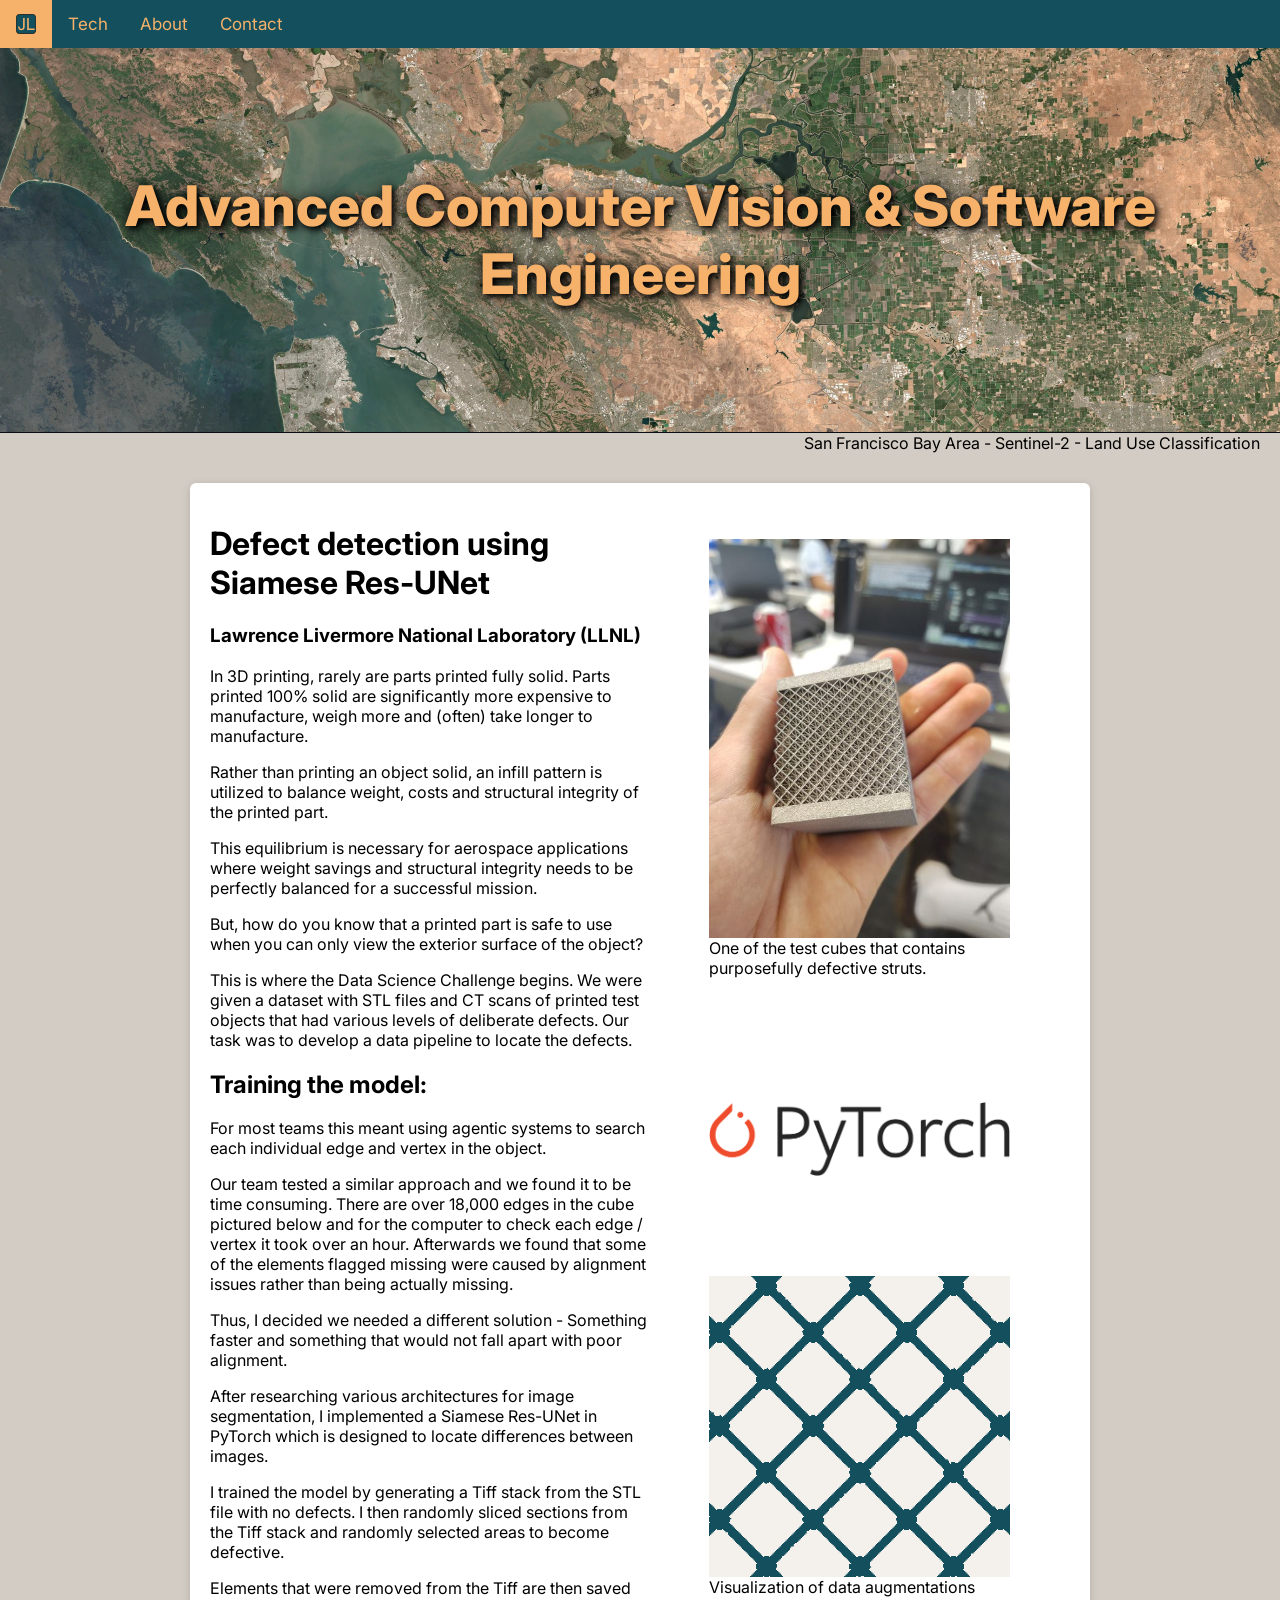
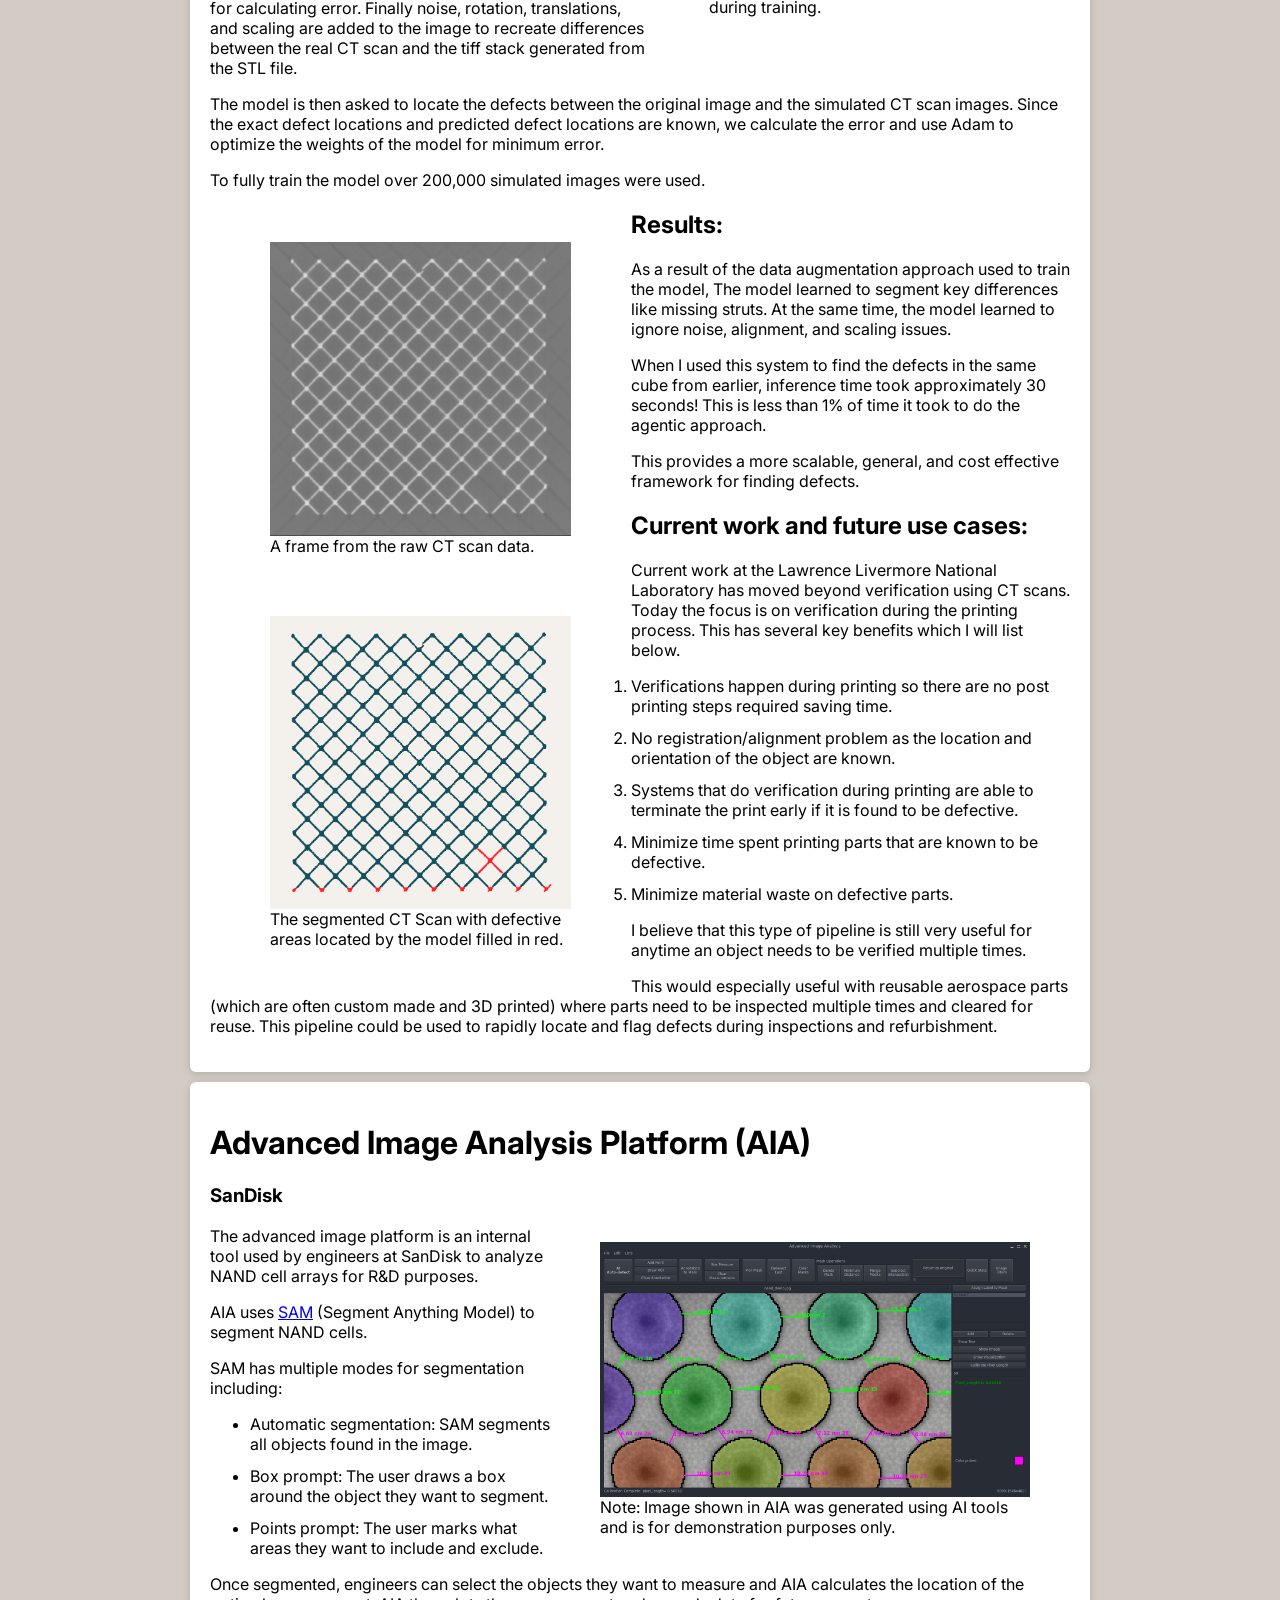
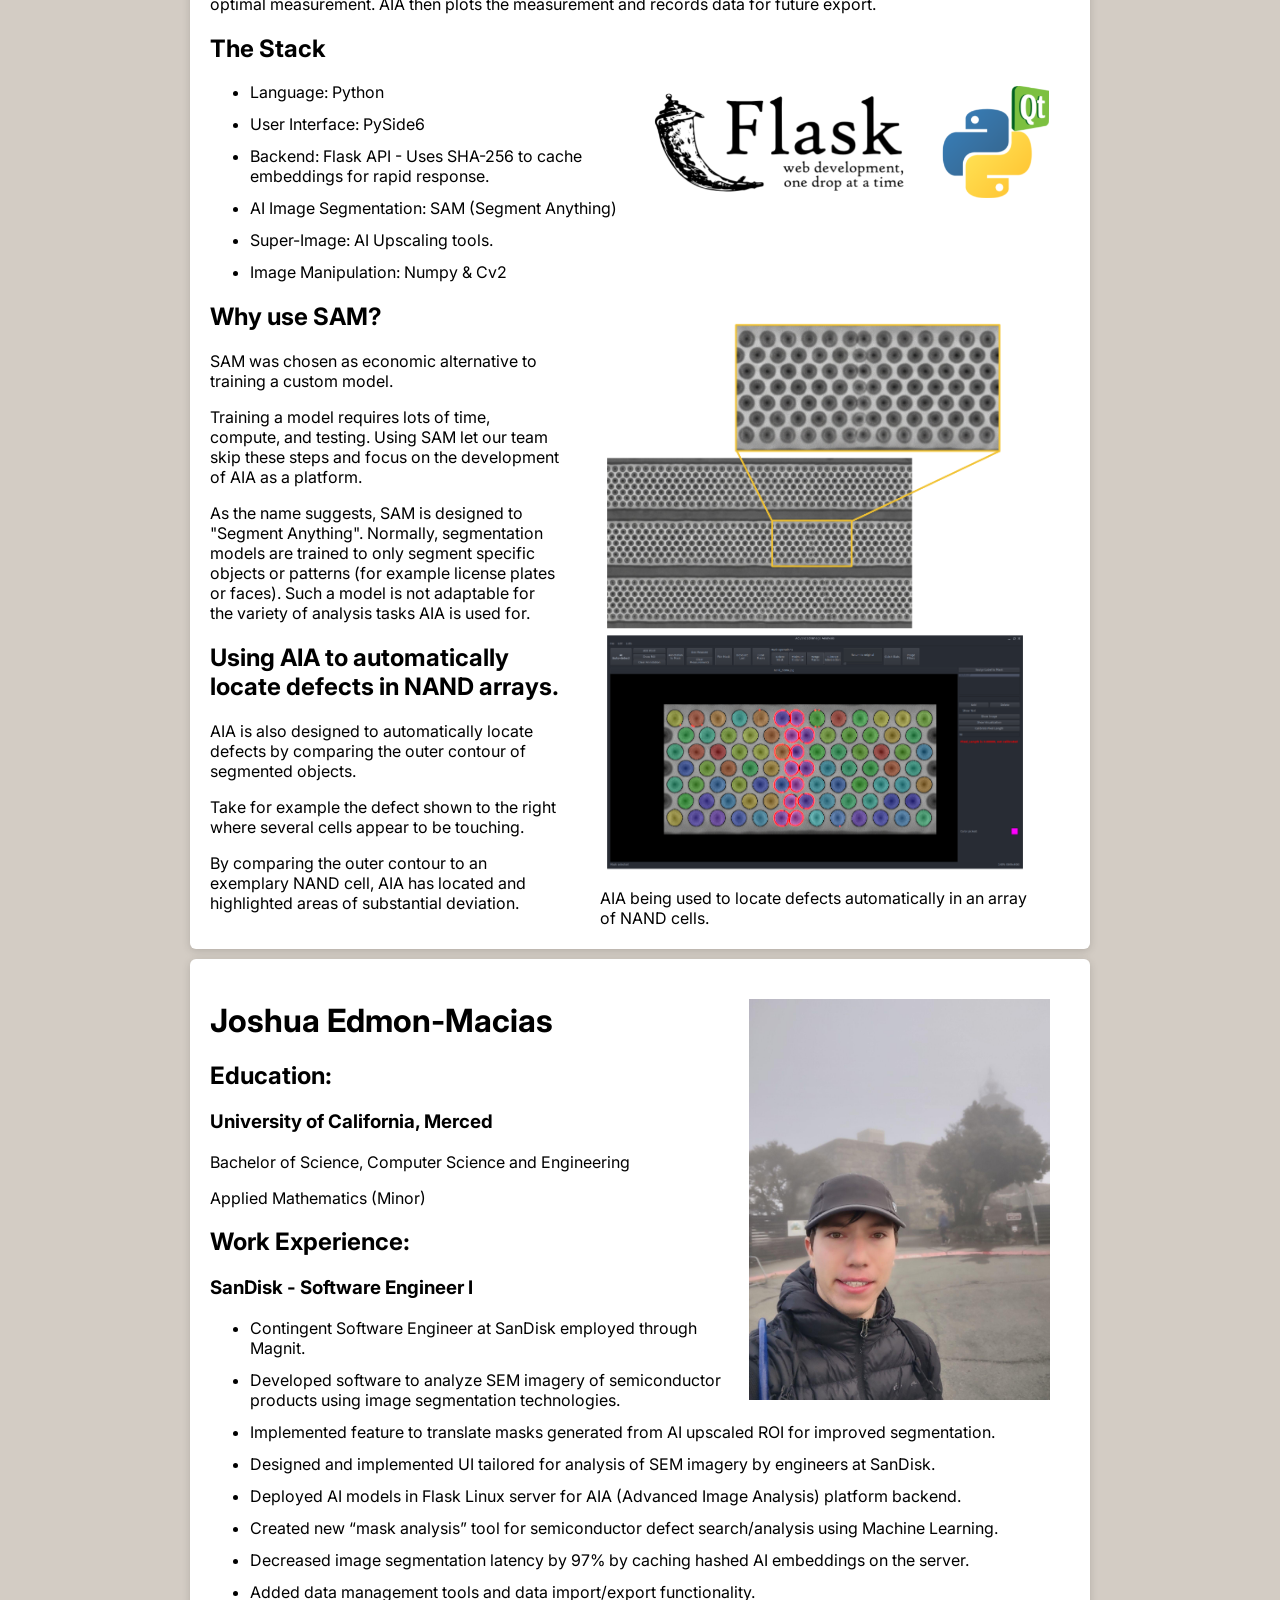
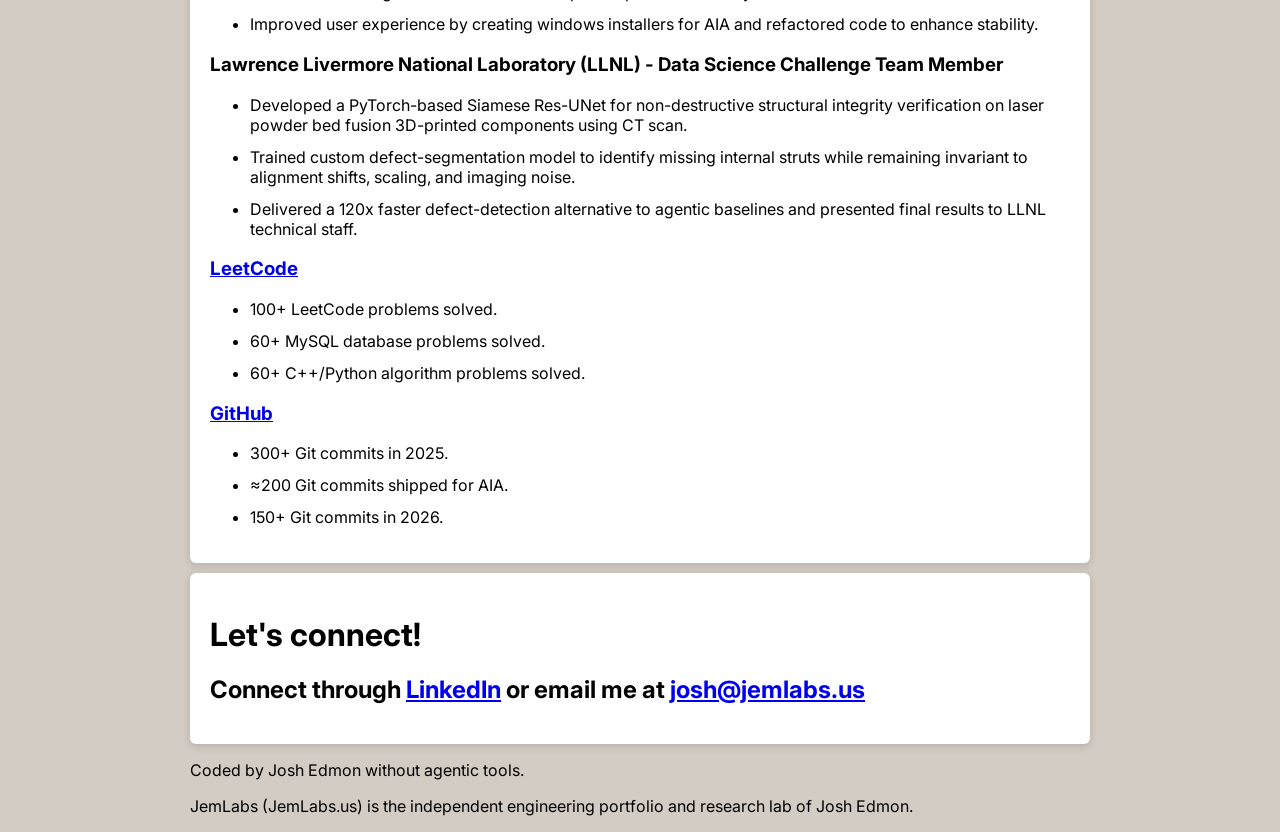
==== commit 9e6b93cd: "updated llnl training section and added pytorch logo" ====
--- a/index.html
+++ b/index.html
@@ -44,16 +44,23 @@
         <p>Rather than printing an object solid, an infill pattern is utilized to balance weight, costs and structural integrity of the printed part.</p>
         <p>This equilibrium is necessary for aerospace applications where weight savings and structural integrity needs to be perfectly balanced for a successful mission.</p>
         <p>But, how do you know that a printed part is safe to use when you can only view the exterior surface of the object?</p>
-        <p>This is where the Data Science Challenge begins. We were given a dataset with STL files and CT scans of printed test objects that had various levels of delibrate defects. Our task was to develop a data pipeline to locate the defects.</p>
+        <p>This is where the Data Science Challenge begins. We were given a dataset with STL files and CT scans of printed test objects that had various levels of deliberate defects. Our task was to develop a data pipeline to locate the defects.</p>
         <figure class = "wrap-img-right">
+            <img src = "assets/Pytorch_logo.png" class = "img-large">
+            <div style = "height: 100px"></div>
             <img src = "assets/patch1_training_sequence.gif" class = "img-large">
             <figcaption>Visualization of data augmentations during training.</figcaption>
         </figure>
+    
         <h2>Training the model:</h2>
         <p>For most teams this meant using agentic systems to search each individual edge and vertex in the object.</p>
         <p>Our team tested a similar approach and we found it to be time consuming. There are over 18,000 edges in the cube pictured below and for the computer to check each edge / vertex it took over an hour. Afterwards we found that some of the elements flagged missing were caused by alignment issues rather than being actually missing.</p>
         <p>Thus, I decided we needed a different solution - Something faster and something that would not fall apart with poor alignment.</p>
-        <p>I trained the model by generating a Tiff stack from the STL file with no defects. I then randomly sliced sections from the Tiff stack. Then I randomly selected areas to become defective. Elements that were removed from the Tiff are then saved for calculating error. Finally noise, rotation, translations, and scaling are added to the image to recreate differences between the real CT scan and the tiff stack generated from the STL file.</p>
+        <p>After researching various architectures for image segmentation, I implemented a Siamese Res-UNet in PyTorch which is designed to locate differences between images.</p>
+        <p>I trained the model by generating a Tiff stack from the STL file with no defects. I then randomly sliced sections from the Tiff stack and randomly selected areas to become defective.</p>
+        <p>Elements that were removed from the Tiff are then saved for calculating error. Finally noise, rotation, translations, and scaling are added to the image to recreate differences between the real CT scan and the tiff stack generated from the STL file.</p>
+        <p>The model is then asked to locate the defects between the original image and the simulated CT scan images. Since the exact defect locations and predicted defect locations are known, we calculate the error and use Adam to optimize the weights of the model for minimum error.</p>
+        <p>To fully train the model over 200,000 simulated images were used.</p>
         <figure class = "wrap-img-left">
             <img src = "assets/cube-scan.png" class = img-large>
             <figcaption>A frame from the raw CT scan data.</figcaption>
@@ -78,7 +85,7 @@
             
         </ol>
         <p>I believe that this type of pipeline is still very useful for anytime an object needs to be verified multiple times.</p>
-        <p>This would especially useful with resuable areospace parts (which are often custom made and 3D printed) where parts need to be inspected multiple times and cleared for reuse. This pipeline could be used to rapidly locate and flag defects during inspections and refurbishment.</p>
+        <p>This would especially useful with reusable aerospace parts (which are often custom made and 3D printed) where parts need to be inspected multiple times and cleared for reuse. This pipeline could be used to rapidly locate and flag defects during inspections and refurbishment.</p>
 
         
     </div>
@@ -157,7 +164,7 @@
         </ul>
         <h3><a href = "https://leetcode.com/u/JEDDMON/">LeetCode</a></h3>
         <ul>
-            <li>100+ Leetcode problems solved.</li>
+            <li>100+ LeetCode problems solved.</li>
             <li>60+ MySQL database problems solved.</li>
             <li>60+ C++/Python algorithm problems solved.</li>
         </ul>
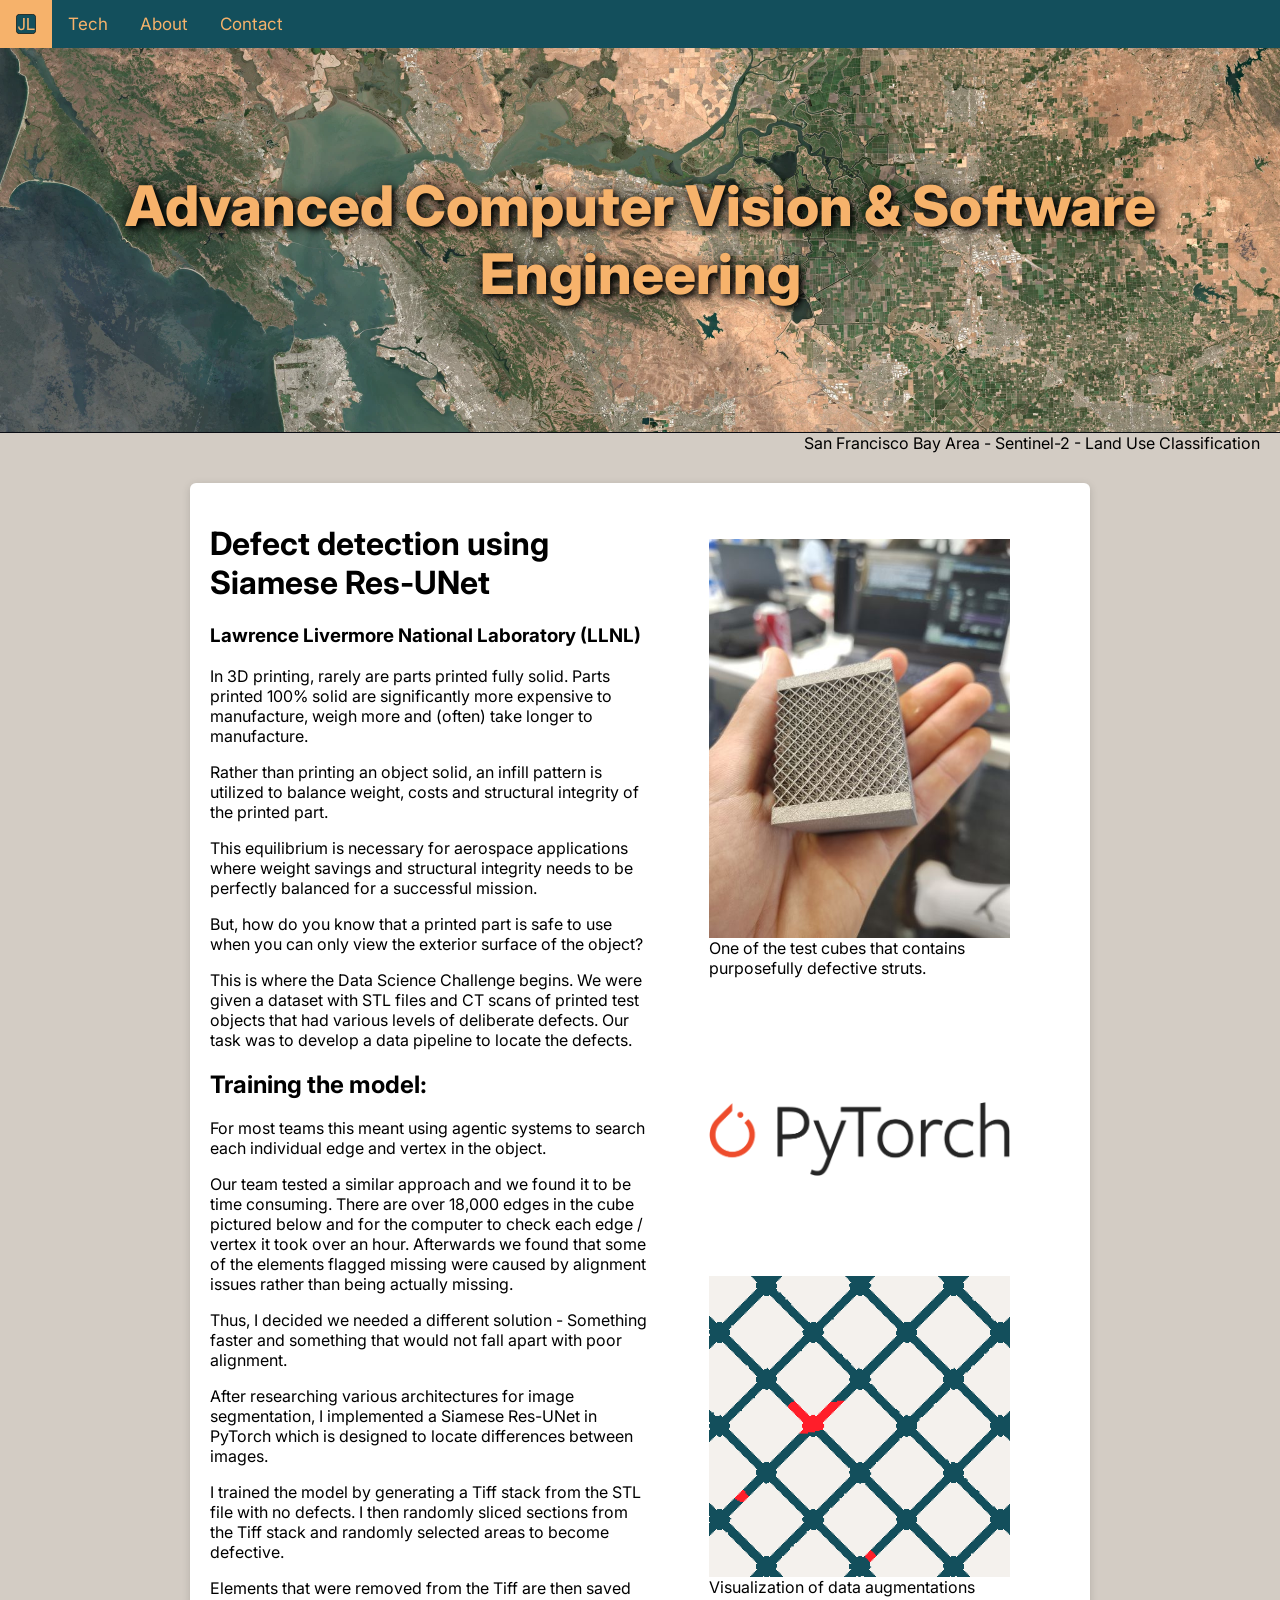
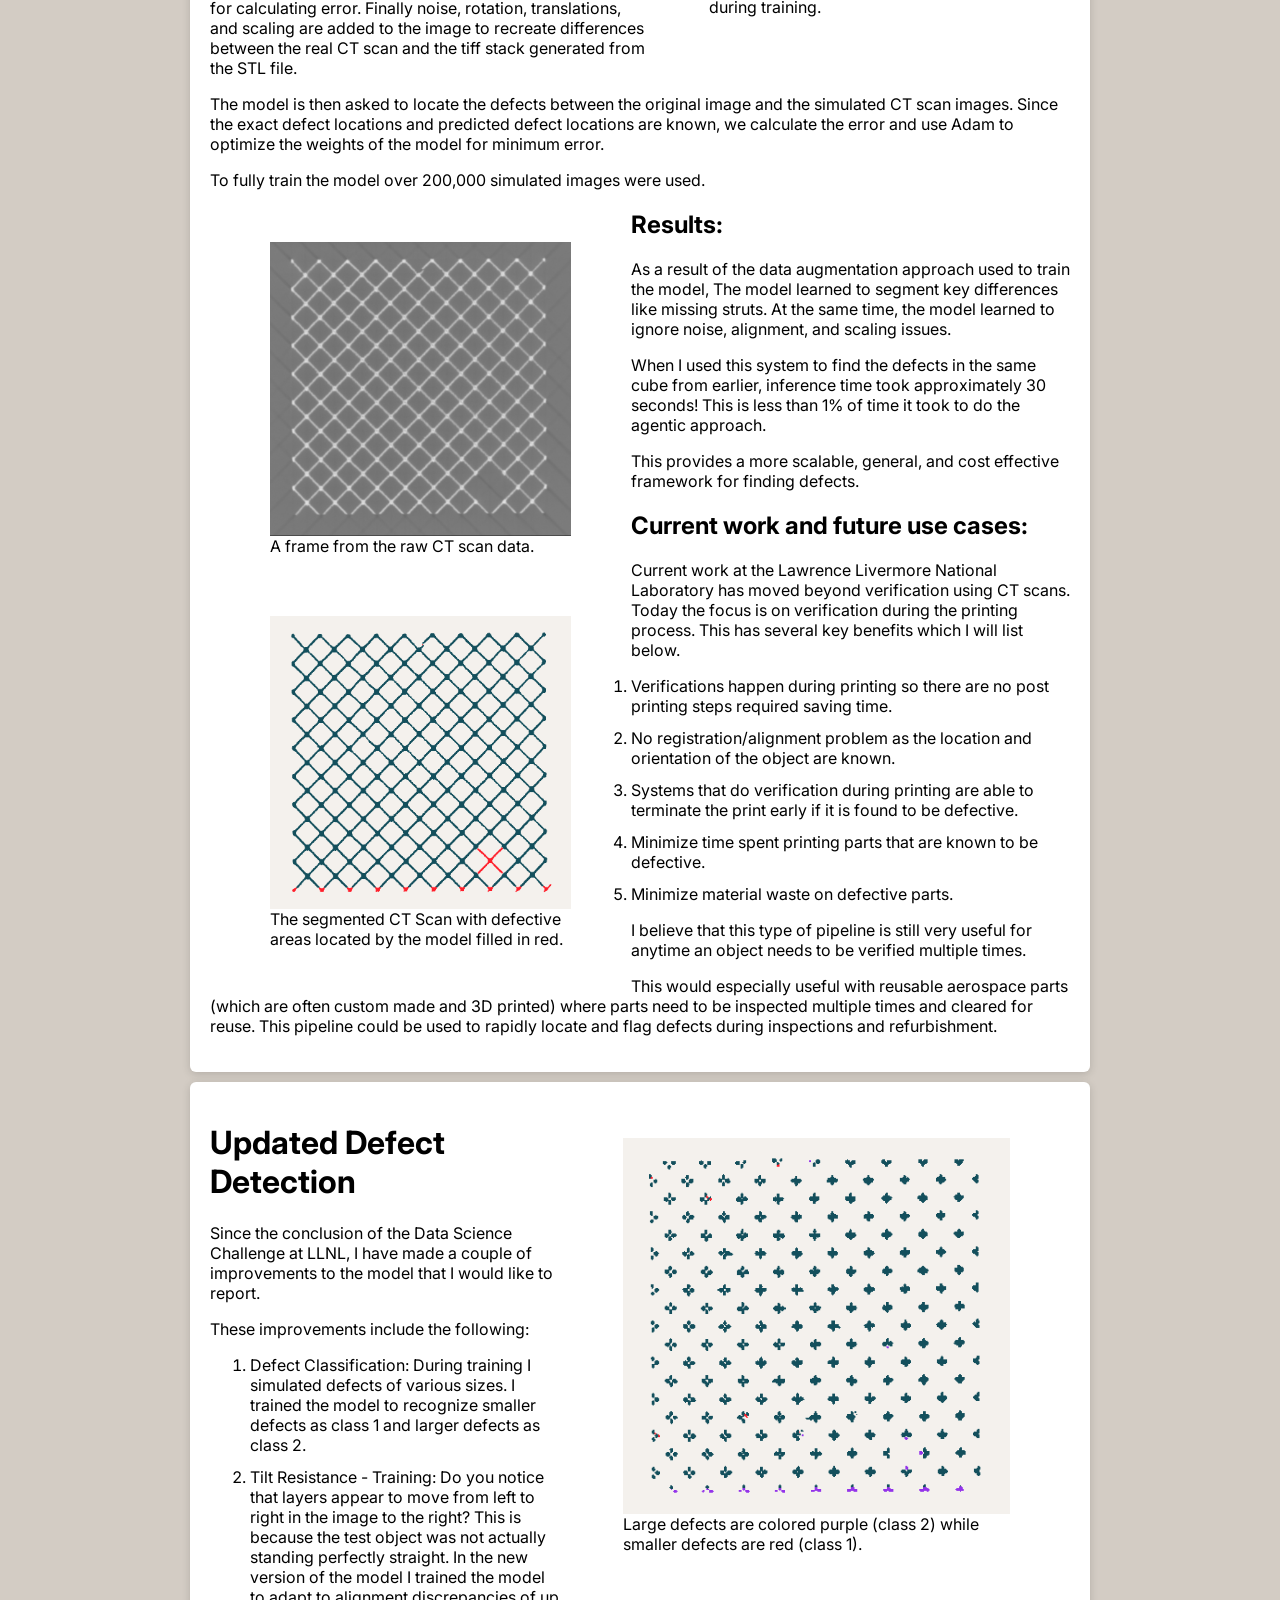
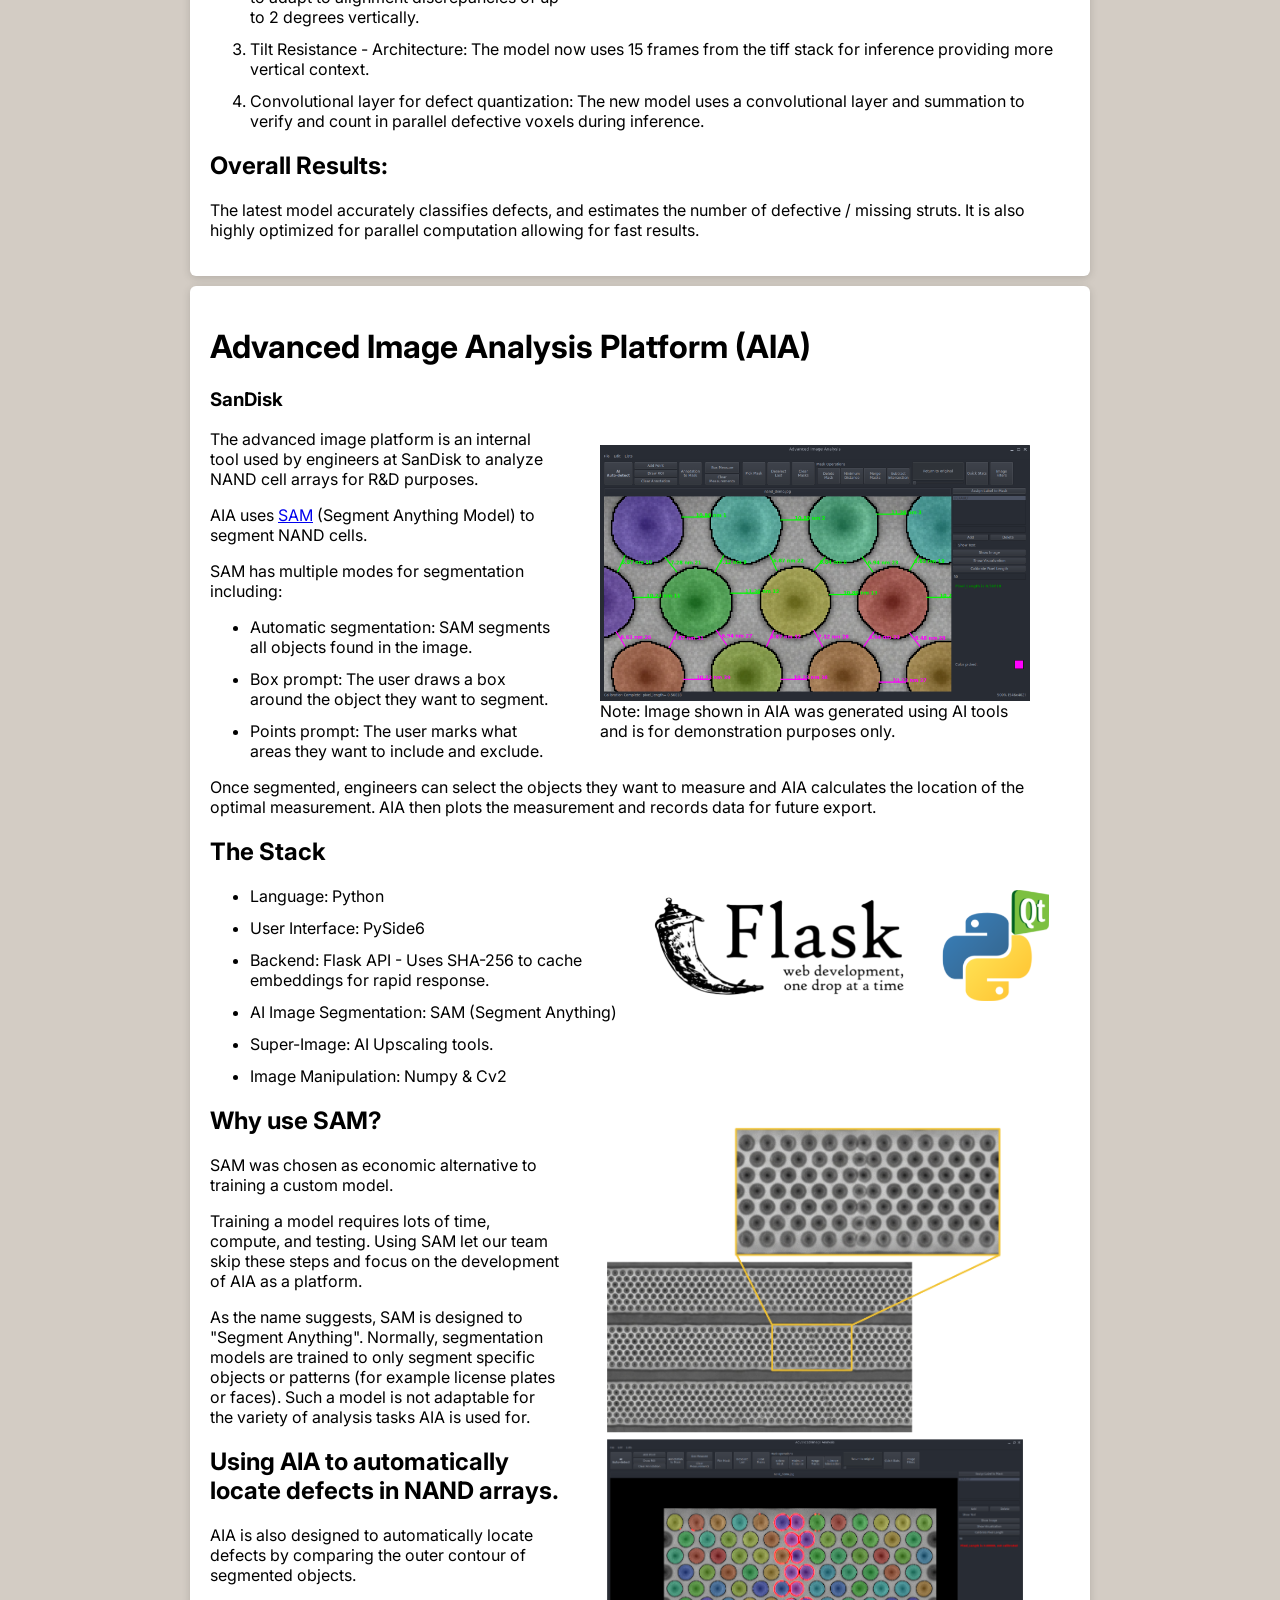
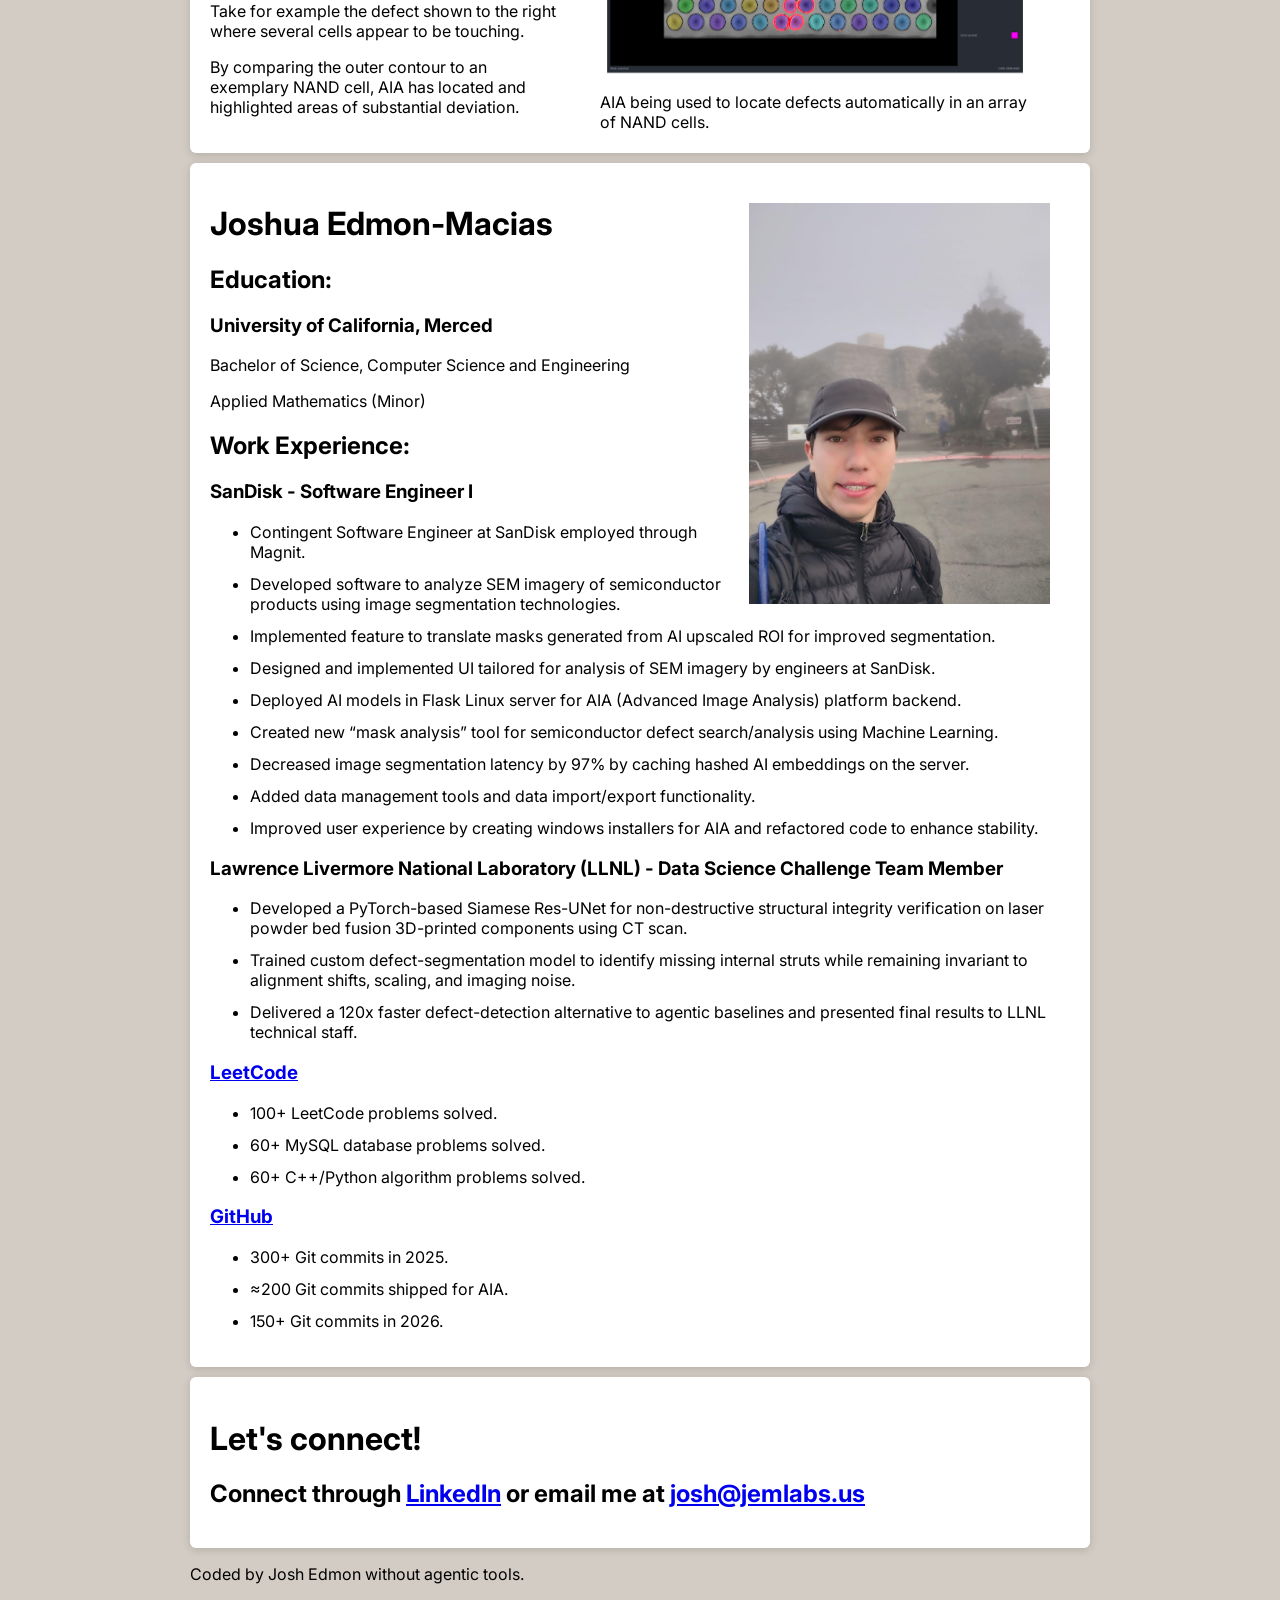
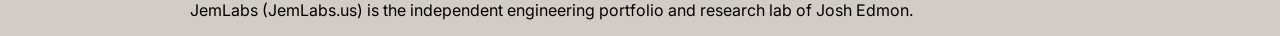
==== commit 64c15467: "added section on model improvements" ====
--- a/index.html
+++ b/index.html
@@ -90,6 +90,26 @@
         
     </div>
     </div>
+
+    <div class = project>
+    <div class = "card">
+        <figure class = "wrap-img-right-2">
+            <img src = "assets/v2_overlay.gif" class = "img-large">
+            <figcaption>Large defects are colored purple (class 2) while smaller defects are red (class 1).</figcaption>
+        </figure>
+        <h1>Updated Defect Detection</h1>
+        <p>Since the conclusion of the Data Science Challenge at LLNL, I have made a couple of improvements to the model that I would like to report.</p>
+        <p>These improvements include the following:</p>
+        <ol>
+            <li>Defect Classification: During training I simulated defects of various sizes. I trained the model to recognize smaller defects as class 1 and larger defects as class 2.</li>
+            <li>Tilt Resistance - Training: Do you notice that layers appear to move from left to right in the image to the right? This is because the test object was not actually standing perfectly straight. In the new version of the model I trained the model to adapt to alignment discrepancies of up to 2 degrees vertically.</li>
+            <li>Tilt Resistance - Architecture: The model now uses 15 frames from the tiff stack for inference providing more vertical context.</li>
+            <li>Convolutional layer for defect quantization: The new model uses a convolutional layer and summation to verify and count in parallel defective voxels during inference.</li>
+        </ol>
+        <h2>Overall Results:</h2>
+        <p>The latest model accurately classifies defects, and estimates the number of defective / missing struts. It is also highly optimized for parallel computation allowing for fast results.</p>
+    </div>
+    </div>
     <div class = project>
     <div id = "Demos" class = "card">
         <h1>Advanced Image Analysis Platform (AIA)</h1>
--- a/styles.css
+++ b/styles.css
@@ -152,6 +152,13 @@
   height: auto;
 }
 
+.wrap-img-right-2 {
+  float: right;
+  padding: 20px;
+  max-width: 45%;
+  height: auto;
+}
+
 .wrap-img-left {
   float: left;
   padding: 20px;
